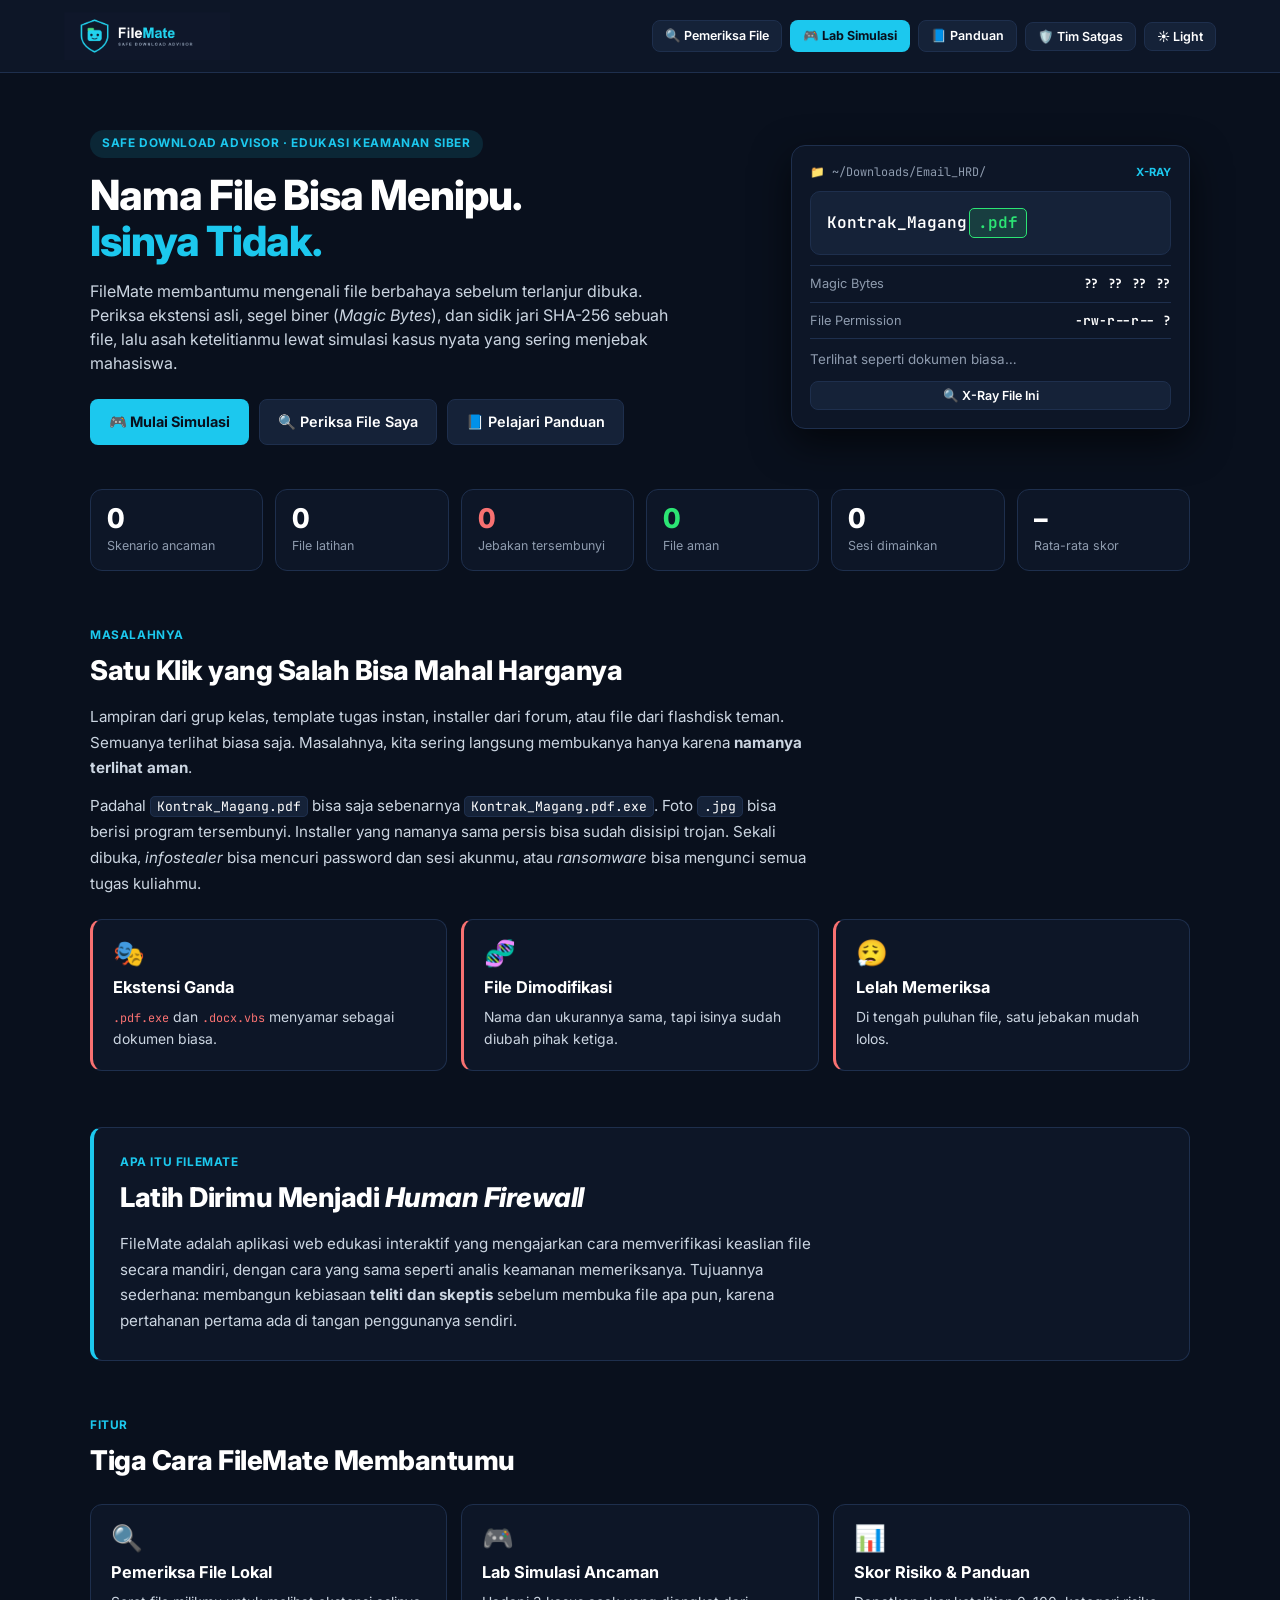
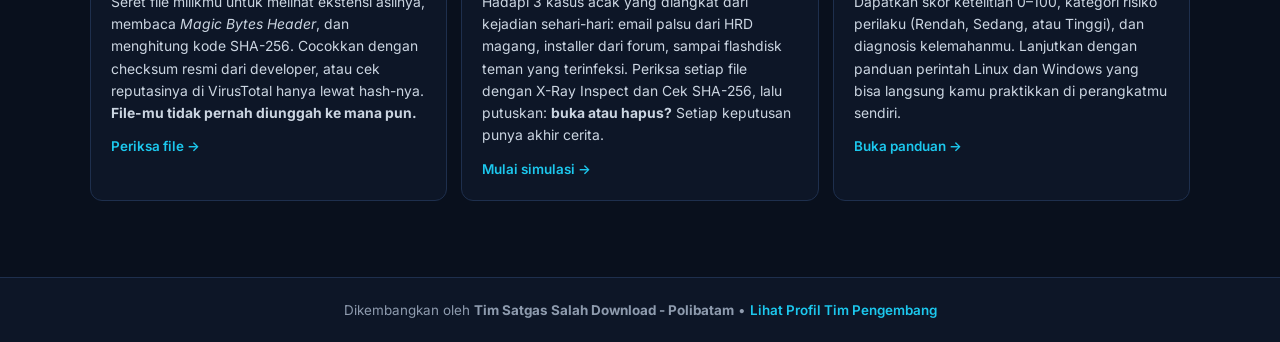
==== page/dashboard.html @ bf1eef2d "Ubah bagian webnya" ====
<!DOCTYPE html>
<html lang="id" data-theme="dark">
<head>
    <meta charset="UTF-8">
    <meta name="viewport" content="width=device-width, initial-scale=1.0">
    <title>FileMate — Ikhtisar Safe Download Advisor</title>
    <link rel="stylesheet" href="../tampilan/css/style.css">
</head>
<body>

    <nav class="navbar">
        <a href="dashboard.html" class="filemate-logo" aria-label="FileMate — Safe Download Advisor">
            <img src="../image/filemate_dark.png" alt="FileMate — Safe Download Advisor" class="logo-img logo-img-dark">
            <img src="../image/filemate-light.png" alt="FileMate — Safe Download Advisor" class="logo-img logo-img-light">
        </a>
        <div class="nav-actions">
            <a href="index.html" class="btn btn-ghost btn-sm">🔍 Pemeriksa File</a>
            <a href="play.html" class="btn btn-primary btn-sm">🎮 Lab Simulasi</a>
            <a href="guide.html" class="btn btn-ghost btn-sm">📘 Panduan</a>
            <button class="btn btn-ghost btn-sm" onclick="openTeamCredits()">🛡️ Tim Satgas</button>
            <button class="btn btn-ghost btn-sm" id="themeToggle" onclick="toggleTheme()">☀️ Light</button>
        </div>
    </nav>

    <main class="container">

        <!-- 1. HERO -->
        <section class="dash-hero">
            <div>
                <span class="dash-eyebrow">Safe Download Advisor · Edukasi Keamanan Siber</span>
                <h1 class="dash-title">Nama File Bisa Menipu.<br><span class="accent">Isinya Tidak.</span></h1>
                <p class="dash-sub">
                    FileMate membantumu mengenali file berbahaya sebelum terlanjur dibuka. Periksa ekstensi asli, segel biner (<em>Magic Bytes</em>), dan sidik jari SHA-256 sebuah file, lalu asah ketelitianmu lewat simulasi kasus nyata yang sering menjebak mahasiswa.
                </p>
                <div class="dash-cta">
                    <a href="play.html" class="btn btn-primary">🎮 Mulai Simulasi</a>
                    <a href="index.html" class="btn btn-ghost">🔍 Periksa File Saya</a>
                    <a href="guide.html" class="btn btn-ghost">📘 Pelajari Panduan</a>
                </div>
            </div>

            <div class="hero-demo" id="heroDemo" aria-live="polite">
                <div style="display: flex; justify-content: space-between; align-items: center; margin-bottom: 10px;">
                    <span class="mono" style="font-size: 0.74rem; color: var(--text-muted);">📁 ~/Downloads/Email_HRD/</span>
                    <span style="font-size: 0.7rem; font-weight: 700; color: var(--accent);">X-RAY</span>
                </div>
                <div class="xray-box" style="margin: 0 0 10px;">
                    <div class="xray-scanline"></div>
                    <div id="heroDemoName" class="mono" style="font-size: 1rem; font-weight: 600;"></div>
                </div>
                <div class="hero-demo-row"><span>Magic Bytes</span><strong id="heroDemoMagic" class="mono"></strong></div>
                <div class="hero-demo-row"><span>File Permission</span><strong id="heroDemoPerm" class="mono"></strong></div>
                <div id="heroDemoVerdict" style="font-size: 0.84rem; padding-top: 10px; border-top: 1px solid var(--border-color);"></div>
                <button type="button" id="heroDemoBtn" class="btn btn-ghost btn-sm" style="width: 100%; margin-top: 12px;">🔍 X-Ray File Ini</button>
            </div>
        </section>

        <!-- Statistik singkat (diisi main.js dari /api/dashboard-stats) -->
        <div class="dash-stats" id="dashStats">
            <div class="stat-tile"><div class="stat-value" id="statSkenario">–</div><div class="stat-label">Skenario ancaman</div></div>
            <div class="stat-tile"><div class="stat-value" id="statFile">–</div><div class="stat-label">File latihan</div></div>
            <div class="stat-tile"><div class="stat-value" id="statMalware" style="color: var(--danger);">–</div><div class="stat-label">Jebakan tersembunyi</div></div>
            <div class="stat-tile"><div class="stat-value" id="statAman" style="color: var(--safe);">–</div><div class="stat-label">File aman</div></div>
            <div class="stat-tile"><div class="stat-value" id="statSesi">–</div><div class="stat-label">Sesi dimainkan</div></div>
            <div class="stat-tile"><div class="stat-value" id="statRataSkor">–</div><div class="stat-label">Rata-rata skor</div></div>
        </div>

        <!-- 2. MASALAH -->
        <section class="dash-section">
            <div class="dash-section-label">Masalahnya</div>
            <h2 class="dash-section-title">Satu Klik yang Salah Bisa Mahal Harganya</h2>
            <p class="dash-prose">
                Lampiran dari grup kelas, template tugas instan, installer dari forum, atau file dari flashdisk teman. Semuanya terlihat biasa saja. Masalahnya, kita sering langsung membukanya hanya karena <strong>namanya terlihat aman</strong>.
            </p>
            <p class="dash-prose">
                Padahal <code>Kontrak_Magang.pdf</code> bisa saja sebenarnya <code>Kontrak_Magang.pdf.exe</code>. Foto <code>.jpg</code> bisa berisi program tersembunyi. Installer yang namanya sama persis bisa sudah disisipi trojan. Sekali dibuka, <em>infostealer</em> bisa mencuri password dan sesi akunmu, atau <em>ransomware</em> bisa mengunci semua tugas kuliahmu.
            </p>
            <div class="dash-cards">
                <div class="dash-card danger-tone">
                    <div class="dash-card-icon">🎭</div>
                    <h3>Ekstensi Ganda</h3>
                    <p><code>.pdf.exe</code> dan <code>.docx.vbs</code> menyamar sebagai dokumen biasa.</p>
                </div>
                <div class="dash-card danger-tone">
                    <div class="dash-card-icon">🧬</div>
                    <h3>File Dimodifikasi</h3>
                    <p>Nama dan ukurannya sama, tapi isinya sudah diubah pihak ketiga.</p>
                </div>
                <div class="dash-card danger-tone">
                    <div class="dash-card-icon">😮‍💨</div>
                    <h3>Lelah Memeriksa</h3>
                    <p>Di tengah puluhan file, satu jebakan mudah lolos.</p>
                </div>
            </div>
        </section>

        <!-- 3. APA ITU FILEMATE -->
        <section class="dash-section">
            <div class="dash-firewall">
                <div class="dash-section-label">Apa itu FileMate</div>
                <h2 class="dash-section-title">Latih Dirimu Menjadi <em>Human Firewall</em></h2>
                <p class="dash-prose">
                    FileMate adalah aplikasi web edukasi interaktif yang mengajarkan cara memverifikasi keaslian file secara mandiri, dengan cara yang sama seperti analis keamanan memeriksanya. Tujuannya sederhana: membangun kebiasaan <strong>teliti dan skeptis</strong> sebelum membuka file apa pun, karena pertahanan pertama ada di tangan penggunanya sendiri.
                </p>
            </div>
        </section>

        <!-- 4. FITUR -->
        <section class="dash-section">
            <div class="dash-section-label">Fitur</div>
            <h2 class="dash-section-title">Tiga Cara FileMate Membantumu</h2>
            <div class="dash-cards">
                <div class="dash-card">
                    <div class="dash-card-icon">🔍</div>
                    <h3>Pemeriksa File Lokal</h3>
                    <p>Seret file milikmu untuk melihat ekstensi aslinya, membaca <em>Magic Bytes Header</em>, dan menghitung kode SHA-256. Cocokkan dengan checksum resmi dari developer, atau cek reputasinya di VirusTotal hanya lewat hash-nya. <strong>File-mu tidak pernah diunggah ke mana pun.</strong></p>
                    <a href="index.html" class="dash-card-link">Periksa file &rarr;</a>
                </div>
                <div class="dash-card">
                    <div class="dash-card-icon">🎮</div>
                    <h3>Lab Simulasi Ancaman</h3>
                    <p>Hadapi 3 kasus acak yang diangkat dari kejadian sehari-hari: email palsu dari HRD magang, installer dari forum, sampai flashdisk teman yang terinfeksi. Periksa setiap file dengan X-Ray Inspect dan Cek SHA-256, lalu putuskan: <strong>buka atau hapus?</strong> Setiap keputusan punya akhir cerita.</p>
                    <a href="play.html" class="dash-card-link">Mulai simulasi &rarr;</a>
                </div>
                <div class="dash-card">
                    <div class="dash-card-icon">📊</div>
                    <h3>Skor Risiko &amp; Panduan</h3>
                    <p>Dapatkan skor ketelitian 0–100, kategori risiko perilaku (Rendah, Sedang, atau Tinggi), dan diagnosis kelemahanmu. Lanjutkan dengan panduan perintah Linux dan Windows yang bisa langsung kamu praktikkan di perangkatmu sendiri.</p>
                    <a href="guide.html" class="dash-card-link">Buka panduan &rarr;</a>
                </div>
            </div>
        </section>

    </main>

    <div class="modal-backdrop" id="modalBackdrop">
        <div class="modal-card" id="modalCard">
            <div style="display: flex; justify-content: space-between; align-items: center; border-bottom: 1px solid var(--border-color); padding-bottom: 12px; margin-bottom: 16px;">
                <h3 id="modalTitle" style="font-size: 1.05rem;"></h3>
                <button class="btn btn-ghost btn-sm" onclick="closeModal()">✕</button>
            </div>
            <div id="modalContent"></div>
        </div>
    </div>

    <footer class="site-footer">
        Dikembangkan oleh <strong>Tim Satgas Salah Download - Polibatam</strong> &bull;
        <a href="javascript:void(0)" onclick="openTeamCredits()" style="color: var(--accent); text-decoration: none; font-weight: 600;">Lihat Profil Tim Pengembang</a>
    </footer>

    <script src="../tampilan/js/scenario_data.js"></script>
    <script src="../tampilan/js/main.js"></script>
</body>
</html>
---- tampilan/css/style.css ----
@import url('https://fonts.googleapis.com/css2?family=Inter:wght@400;500;600;700;800&family=JetBrains+Mono:wght@400;500;600&display=swap');

:root[data-theme="light"] {
    --bg-main: #F4F7FA;
    --bg-surface: #FFFFFF;
    --bg-subtle: #EDF2F7;
    --bg-hover: #E2E8F0;
    --text-primary: #0D1627;
    --text-secondary: #334155;
    --text-muted: #64748B;
    --border-color: #CBD5E1;
    --logo-shield-stroke: #0D1627;
    --logo-folder-body: #0E86A8;
    --logo-folder-tab: #18B259;
    --logo-text-file: #0D1627;
    --logo-text-mate: #0E86A8;
    --logo-subtext: #5A6B82;
    --accent: #0E86A8;
    --accent-hover: #0A6985;
    --accent-soft: rgba(14, 134, 168, 0.1);
    --safe: #16A34A;
    --safe-soft: rgba(22, 163, 74, 0.12);
    --danger: #DC2626;
    --danger-soft: rgba(220, 38, 38, 0.12);
    --warning: #D97706;
    --warning-soft: rgba(217, 119, 6, 0.12);
    --shadow-sm: 0 2px 6px rgba(13, 22, 39, 0.06);
    --shadow-md: 0 12px 32px rgba(13, 22, 39, 0.14);
}

:root[data-theme="dark"] {
    --bg-main: #09101D;
    --bg-surface: #0D1627;
    --bg-subtle: #152238;
    --bg-hover: #1E2F4D;
    --text-primary: #FFFFFF;
    --text-secondary: #CBD5E1;
    --text-muted: #8E9BAE;
    --border-color: #1E2F4D;
    --logo-shield-stroke: #1CC8EE;
    --logo-folder-body: #1CC8EE;
    --logo-folder-tab: #2CE574;
    --logo-text-file: #FFFFFF;
    --logo-text-mate: #1CC8EE;
    --logo-subtext: #8E9BAE;
    --accent: #1CC8EE;
    --accent-hover: #0FA6C8;
    --accent-soft: rgba(28, 200, 238, 0.12);
    --safe: #2CE574;
    --safe-soft: rgba(44, 229, 116, 0.14);
    --danger: #F87171;
    --danger-soft: rgba(248, 113, 113, 0.15);
    --warning: #FBBF24;
    --warning-soft: rgba(251, 191, 36, 0.15);
    --shadow-sm: 0 2px 8px rgba(0, 0, 0, 0.35);
    --shadow-md: 0 14px 38px rgba(0, 0, 0, 0.6);
}

* {
    margin: 0;
    padding: 0;
    box-sizing: border-box;
}

html, body {
    overflow-x: hidden;
    width: 100%;
}

body {
    background-color: var(--bg-main);
    color: var(--text-primary);
    font-family: 'Inter', -apple-system, BlinkMacSystemFont, sans-serif;
    line-height: 1.5;
    min-height: 100vh;
    display: flex;
    flex-direction: column;
    transition: background-color 0.2s ease, color 0.2s ease;
}

.mono {
    font-family: 'JetBrains Mono', monospace;
}

.navbar {
    background: var(--bg-surface);
    border-bottom: 1px solid var(--border-color);
    padding: 12px 5%;
    display: flex;
    justify-content: space-between;
    align-items: center;
    gap: 12px;
    position: sticky;
    top: 0;
    z-index: 100;
}

.filemate-logo, .brand {
    display: inline-flex;
    align-items: center;
    gap: 12px;
    text-decoration: none;
    flex-shrink: 0;
}

.filemate-logo svg, .brand svg {
    width: 42px !important;
    height: 42px !important;
    min-width: 42px;
    flex-shrink: 0;
    display: block;
}

/* Logo gambar (image/filemate_dark.png & image/filemate-light.png), berganti sesuai tema */
.logo-img {
    height: 48px;
    width: auto;
    display: block;
}

:root[data-theme="dark"] .logo-img-light,
:root[data-theme="light"] .logo-img-dark {
    display: none;
}

.logo-ShieldPath {
    stroke: var(--logo-shield-stroke);
    fill: none !important;
    transition: stroke 0.2s ease;
}

.logo-FolderTab {
    fill: var(--logo-folder-tab) !important;
    stroke: none !important;
}

.logo-FolderBody {
    fill: var(--logo-folder-body) !important;
    stroke: none !important;
}

.logo-Eye, .logo-EyeMouth {
    fill: var(--bg-surface) !important;
    stroke: none !important;
}

.logo-Mouth {
    fill: none !important;
    stroke: var(--bg-surface) !important;
}

.logo-text-wrap {
    display: flex;
    flex-direction: column;
    line-height: 1.05;
}

.logo-title {
    font-size: 1.45rem;
    font-weight: 800;
    letter-spacing: -0.5px;
}

.logo-title .part-file {
    color: var(--logo-text-file);
}

.logo-title .part-mate {
    color: var(--logo-text-mate);
}

.logo-subtitle {
    font-size: 0.56rem;
    font-weight: 700;
    letter-spacing: 1.8px;
    color: var(--logo-subtext);
    margin-top: 3px;
    text-transform: uppercase;
}

.nav-actions {
    display: flex;
    align-items: center;
    justify-content: flex-end;
    gap: 8px;
    flex-wrap: wrap;
}

.container {
    width: 92%;
    max-width: 1100px;
    margin: 28px auto;
    flex: 1;
}

.panel {
    background: var(--bg-surface);
    border: 1px solid var(--border-color);
    border-radius: 12px;
    padding: 24px;
    box-shadow: var(--shadow-sm);
    max-width: 100%;
}

.btn {
    font-family: 'Inter', sans-serif;
    font-size: 0.85rem;
    font-weight: 600;
    padding: 9px 16px;
    border-radius: 8px;
    border: 1px solid transparent;
    cursor: pointer;
    display: inline-flex;
    align-items: center;
    justify-content: center;
    gap: 8px;
    text-decoration: none;
    white-space: nowrap;
    transition: all 0.16s ease;
}

.btn-primary {
    background: var(--accent);
    color: #fff;
}

:root[data-theme="dark"] .btn-primary {
    color: #09101D;
    font-weight: 700;
}

.btn-primary:hover {
    background: var(--accent-hover);
    color: #fff;
}

.btn-ghost {
    background: var(--bg-subtle);
    color: var(--text-primary);
    border-color: var(--border-color);
}

.btn-ghost:hover {
    background: var(--bg-hover);
}

.btn-safe {
    background: var(--safe-soft);
    color: var(--safe);
    border-color: rgba(44, 229, 116, 0.3);
}

.btn-safe:hover {
    background: var(--safe);
    color: #09101D;
}

.btn-danger {
    background: var(--danger-soft);
    color: var(--danger);
    border-color: rgba(248, 113, 113, 0.3);
}

.btn-danger:hover {
    background: var(--danger);
    color: #fff;
}

.btn-sm {
    padding: 6px 12px;
    font-size: 0.78rem;
}

.dropzone {
    border: 2px dashed var(--border-color);
    background: var(--bg-subtle);
    border-radius: 12px;
    padding: 32px 20px;
    text-align: center;
    cursor: pointer;
    transition: all 0.2s ease;
    margin-top: 16px;
}

.dropzone:hover, .dropzone.dragover {
    border-color: var(--accent);
    background: var(--accent-soft);
}

.xray-box {
    background: var(--bg-subtle);
    border: 1px solid var(--border-color);
    border-radius: 10px;
    padding: 16px;
    margin: 14px 0;
    position: relative;
    overflow: hidden;
    word-break: break-word;
}

.xray-scanline {
    position: absolute;
    top: 0;
    left: -100%;
    width: 60%;
    height: 100%;
    background: linear-gradient(90deg, transparent, var(--accent-soft), transparent);
    animation: scanMove 1.8s infinite ease-in-out;
    pointer-events: none;
}

@keyframes scanMove {
    0% { left: -60%; }
    100% { left: 100%; }
}

.ext-badge {
    display: inline-block;
    padding: 2px 8px;
    border-radius: 5px;
    font-weight: 600;
    margin-left: 2px;
}

.ext-fake {
    background: var(--warning-soft);
    color: var(--warning);
    text-decoration: line-through;
}

.ext-danger {
    background: var(--danger-soft);
    color: var(--danger);
    border: 1px solid var(--danger);
}

.ext-safe {
    background: var(--safe-soft);
    color: var(--safe);
    border: 1px solid var(--safe);
}

.explorer-frame {
    border: 1px solid var(--border-color);
    border-radius: 10px;
    overflow: hidden;
    margin-top: 18px;
}

.explorer-header {
    background: var(--bg-subtle);
    padding: 10px 16px;
    border-bottom: 1px solid var(--border-color);
    display: flex;
    justify-content: space-between;
    align-items: center;
    flex-wrap: wrap;
    gap: 8px;
    font-size: 0.82rem;
    color: var(--text-secondary);
    word-break: break-all;
}

.file-item {
    display: flex;
    justify-content: space-between;
    align-items: center;
    flex-wrap: wrap;
    gap: 12px;
    padding: 14px 16px;
    background: var(--bg-surface);
    border-bottom: 1px solid var(--border-color);
}

.file-item > div:first-child {
    min-width: 0;
    flex: 1 1 240px;
    word-break: break-word;
}

.file-item:last-child {
    border-bottom: none;
}

.file-item:hover {
    background: var(--bg-subtle);
}

.file-status-tag {
    font-size: 0.78rem;
    font-weight: 600;
    padding: 5px 10px;
    border-radius: 6px;
    display: inline-block;
    text-align: center;
}

/* Modal Clean & Smooth */
.modal-backdrop {
    position: fixed;
    inset: 0;
    background: rgba(6, 11, 20, 0.72);
    backdrop-filter: blur(4px);
    display: none;
    align-items: center;
    justify-content: center;
    z-index: 999;
    padding: 16px;
}

.modal-backdrop.open {
    display: flex;
    animation: fadeBackdrop 0.18s ease forwards;
}

@keyframes fadeBackdrop {
    from { opacity: 0; }
    to { opacity: 1; }
}

.modal-card {
    background: var(--bg-surface);
    border: 1px solid var(--border-color);
    border-radius: 12px;
    width: 100%;
    max-width: 560px;
    padding: 24px;
    box-shadow: var(--shadow-md);
    max-height: 88vh;
    overflow-y: auto;
    animation: modalSpring 0.22s cubic-bezier(0.16, 1, 0.3, 1) forwards;
}

@keyframes modalSpring {
    0% { opacity: 0; transform: translateY(10px) scale(0.98); }
    100% { opacity: 1; transform: translateY(0) scale(1); }
}

/* Layout 3 Tombol di Footer Modal Maintainer */
.maintainer-footer-actions {
    display: flex;
    justify-content: space-between;
    align-items: center;
    flex-wrap: wrap;
    gap: 10px;
    padding-top: 14px;
    border-top: 1px solid var(--border-color);
}

.maintainer-reset-group {
    display: flex;
    align-items: center;
    flex-wrap: wrap;
    gap: 8px;
}

.modal-actions-responsive {
    display: flex;
    justify-content: flex-end;
    flex-wrap: wrap;
    gap: 10px;
    margin-top: 18px;
    padding-top: 14px;
    border-top: 1px solid var(--border-color);
}

@keyframes shakeScreen {
    0%, 100% { transform: translateX(0); }
    20%, 60% { transform: translateX(-6px); }
    40%, 80% { transform: translateX(6px); }
}

.malware-triggered, .shake-error {
    animation: shakeScreen 0.35s ease;
    border-color: var(--danger) !important;
}

.hash-char-match {
    color: var(--safe);
}

.hash-char-diff {
    background: var(--danger);
    color: #fff;
    padding: 0 2px;
    border-radius: 3px;
}

.grid-2 {
    display: grid;
    grid-template-columns: minmax(0, 1.35fr) minmax(0, 0.65fr);
    gap: 24px;
}

.scan-progress-wrap {
    background: var(--bg-subtle);
    border: 1px solid var(--border-color);
    border-radius: 8px;
    height: 10px;
    overflow: hidden;
    margin: 12px 0;
}

.scan-progress-bar {
    height: 100%;
    width: 0%;
    background: var(--accent);
    transition: width 0.25s ease;
}

@keyframes popReveal {
    0% { opacity: 0; transform: translateY(6px) scale(0.97); }
    100% { opacity: 1; transform: translateY(0) scale(1); }
}

.reveal-anim {
    animation: popReveal 0.25s cubic-bezier(0.16, 1, 0.3, 1) forwards;
}

.feedback-drawer {
    margin-top: 22px;
    padding: 20px;
    border-radius: 10px;
    background: var(--bg-subtle);
    border-left: 4px solid var(--accent);
    display: none;
}

.feedback-drawer.show {
    display: block;
    animation: popReveal 0.3s ease forwards;
}

.guide-card {
    background: var(--bg-surface);
    border: 1px solid var(--border-color);
    border-radius: 12px;
    padding: 24px;
    margin-bottom: 20px;
    overflow-x: auto;
}

/* Clean IDE Terminal Look */
.cmd-box {
    background: #060B14;
    color: #E2E8F0;
    padding: 12px 16px;
    border-radius: 8px;
    border: 1px solid #1E2F4D;
    font-size: 0.85rem;
    margin: 10px 0 6px 0;
    display: flex;
    justify-content: space-between;
    align-items: center;
    gap: 12px;
    overflow-x: auto;
}

.cmd-box > div {
    min-width: 0;
    word-break: break-all;
}

.cmd-prompt {
    color: #475569;
    user-select: none;
    margin-right: 8px;
}

.cmd-verb {
    color: #38BDF8;
    font-weight: 500;
}

.cmd-arg {
    color: #F8FAFC;
    border-bottom: 1px dotted #64748B;
    padding-bottom: 1px;
}

.cmd-hint {
    font-size: 0.76rem;
    color: var(--text-muted);
    margin-bottom: 8px;
}

.team-grid {
    display: grid;
    grid-template-columns: 1fr 1fr;
    gap: 12px;
    margin-top: 12px;
}

.member-card {
    background: var(--bg-subtle);
    border: 1px solid var(--border-color);
    border-radius: 10px;
    padding: 14px;
    transition: border-color 0.2s ease, transform 0.2s ease;
}

.member-card:hover {
    border-color: var(--accent);
    transform: translateY(-2px);
}

.role-badge {
    display: inline-block;
    font-size: 0.68rem;
    font-weight: 700;
    padding: 2px 8px;
    border-radius: 4px;
    background: var(--accent-soft);
    color: var(--accent);
    margin-bottom: 6px;
    text-transform: uppercase;
}

.ending-box {
    margin-top: 12px;
    padding: 14px;
    border-radius: 8px;
    font-size: 0.86rem;
    line-height: 1.55;
}

.ending-good {
    background: var(--safe-soft);
    border-left: 4px solid var(--safe);
}

.ending-bad {
    background: var(--danger-soft);
    border-left: 4px solid var(--danger);
}

.explain-pill {
    display: block;
    font-size: 0.76rem;
    color: var(--text-muted);
    margin-top: 2px;
}

.site-footer {
    text-align: center;
    padding: 22px 5%;
    margin-top: 48px;
    background: var(--bg-surface);
    border-top: 1px solid var(--border-color);
    font-size: 0.84rem;
    color: var(--text-muted);
}

.magic-table {
    width: 100%;
    min-width: 520px;
    border-collapse: collapse;
    margin-top: 12px;
    font-size: 0.84rem;
}

.magic-table th, .magic-table td {
    border: 1px solid var(--border-color);
    padding: 9px 12px;
    text-align: left;
}

.magic-table th {
    background: var(--bg-subtle);
    color: var(--accent);
    font-weight: 700;
}

.magic-table tr:nth-child(even) {
    background: rgba(255, 255, 255, 0.02);
}

.pin-input-clean {
    width: 100%;
    padding: 10px 14px;
    border-radius: 8px;
    border: 1px solid var(--border-color);
    background: var(--bg-subtle);
    color: var(--text-primary);
    font-family: 'JetBrains Mono', monospace;
    font-size: 0.9rem;
    outline: none;
    transition: border-color 0.15s ease;
}

.pin-input-clean:focus {
    border-color: var(--accent);
}

.toast-notify {
    position: fixed;
    bottom: 20px;
    right: 20px;
    left: auto;
    max-width: 380px;
    background: var(--bg-surface);
    color: var(--text-primary);
    border: 1px solid var(--border-color);
    border-left: 3px solid var(--accent);
    border-radius: 10px;
    padding: 12px 16px;
    box-shadow: var(--shadow-md);
    z-index: 1200;
    font-size: 0.83rem;
    line-height: 1.45;
    opacity: 0;
    transform: translateY(12px);
    transition: opacity 0.2s ease, transform 0.2s ease;
    pointer-events: none;
}

.toast-notify.show {
    opacity: 1;
    transform: translateY(0);
}

/* =========================================================
   DASHBOARD IKHTISAR (dashboard.html)
   ========================================================= */
.dash-hero {
    display: grid;
    grid-template-columns: minmax(0, 1.25fr) minmax(0, 0.75fr);
    gap: 36px;
    align-items: center;
    padding: 28px 0 8px;
}

.dash-eyebrow {
    display: inline-block;
    font-size: 0.74rem;
    font-weight: 700;
    letter-spacing: 0.6px;
    text-transform: uppercase;
    color: var(--accent);
    background: var(--accent-soft);
    padding: 5px 12px;
    border-radius: 999px;
}

.dash-title {
    font-size: 2.6rem;
    font-weight: 800;
    line-height: 1.12;
    letter-spacing: -1px;
    margin-top: 14px;
}

.dash-title .accent {
    color: var(--accent);
}

.dash-sub {
    font-size: 1rem;
    color: var(--text-secondary);
    margin-top: 14px;
    max-width: 60ch;
}

.dash-cta {
    display: flex;
    flex-wrap: wrap;
    gap: 10px;
    margin-top: 24px;
}

.dash-cta .btn {
    padding: 11px 18px;
    font-size: 0.9rem;
}

.hero-demo {
    background: var(--bg-surface);
    border: 1px solid var(--border-color);
    border-radius: 14px;
    padding: 18px;
    box-shadow: var(--shadow-md);
    transition: border-color 0.3s ease;
}

.hero-demo.revealed {
    border-color: var(--danger);
}

.hero-demo-row {
    display: flex;
    justify-content: space-between;
    gap: 10px;
    font-size: 0.8rem;
    padding: 8px 0;
    border-top: 1px solid var(--border-color);
}

.hero-demo-row span:first-child {
    color: var(--text-muted);
}

.dash-stats {
    display: grid;
    grid-template-columns: repeat(auto-fit, minmax(150px, 1fr));
    gap: 12px;
    margin-top: 36px;
}

.stat-tile {
    background: var(--bg-surface);
    border: 1px solid var(--border-color);
    border-radius: 12px;
    padding: 14px 16px;
}

.stat-tile .stat-value {
    font-size: 1.7rem;
    font-weight: 800;
    font-variant-numeric: tabular-nums;
    line-height: 1.1;
}

.stat-tile .stat-label {
    font-size: 0.78rem;
    color: var(--text-muted);
    margin-top: 4px;
}

.dash-section {
    margin-top: 56px;
}

.dash-section-label {
    font-size: 0.74rem;
    font-weight: 700;
    letter-spacing: 0.6px;
    text-transform: uppercase;
    color: var(--accent);
}

.dash-section-title {
    font-size: 1.7rem;
    font-weight: 800;
    letter-spacing: -0.5px;
    margin-top: 6px;
}

.dash-prose {
    font-size: 0.95rem;
    color: var(--text-secondary);
    line-height: 1.7;
    max-width: 72ch;
    margin-top: 12px;
}

.dash-prose code {
    font-family: 'JetBrains Mono', monospace;
    font-size: 0.86em;
    background: var(--bg-subtle);
    border: 1px solid var(--border-color);
    padding: 1px 6px;
    border-radius: 5px;
    color: var(--text-primary);
}

.dash-cards {
    display: grid;
    grid-template-columns: repeat(3, minmax(0, 1fr));
    gap: 14px;
    margin-top: 22px;
}

.dash-card {
    background: var(--bg-surface);
    border: 1px solid var(--border-color);
    border-radius: 12px;
    padding: 20px;
    transition: border-color 0.2s ease, transform 0.2s ease;
}

.dash-card:hover {
    border-color: var(--accent);
    transform: translateY(-2px);
}

.dash-card .dash-card-icon {
    font-size: 1.6rem;
    line-height: 1;
}

.dash-card h3 {
    font-size: 1.02rem;
    margin-top: 10px;
}

.dash-card p {
    font-size: 0.87rem;
    color: var(--text-secondary);
    margin-top: 6px;
    line-height: 1.6;
}

.dash-card code {
    font-family: 'JetBrains Mono', monospace;
    font-size: 0.85em;
    color: var(--danger);
}

.dash-card.danger-tone {
    border-left: 3px solid var(--danger);
}

.dash-card .dash-card-link {
    display: inline-block;
    margin-top: 12px;
    font-size: 0.84rem;
    font-weight: 600;
    color: var(--accent);
    text-decoration: none;
}

.dash-card .dash-card-link:hover {
    text-decoration: underline;
}

.dash-firewall {
    background: var(--bg-surface);
    border: 1px solid var(--border-color);
    border-left: 4px solid var(--accent);
    border-radius: 12px;
    padding: 26px;
}

@media (max-width: 900px) {
    .dash-hero {
        grid-template-columns: 1fr;
        gap: 24px;
    }

    .dash-cards {
        grid-template-columns: 1fr;
    }
}

@media (max-width: 640px) {
    .dash-title {
        font-size: 1.8rem !important;
    }

    .dash-section-title {
        font-size: 1.3rem !important;
    }

    .dash-cta .btn {
        flex: 1 1 100%;
    }

    .dash-section {
        margin-top: 40px;
    }

    .dash-firewall {
        padding: 18px;
    }
}

/* =========================================================
   RESPONSIVE BREAKPOINTS (TABLET & MOBILE DEVICES)
   ========================================================= */

@media (max-width: 900px) {
    .grid-2 {
        grid-template-columns: 1fr;
    }
}

@media (max-width: 640px) {
    .navbar {
        flex-direction: column;
        align-items: stretch;
        padding: 12px 4%;
        gap: 10px;
    }

    .filemate-logo {
        justify-content: center;
    }

    .nav-actions {
        justify-content: center;
        width: 100%;
        gap: 6px;
    }

    .nav-actions .btn-sm {
        flex: 1 1 auto;
        padding: 7px 10px;
        font-size: 0.75rem;
    }

    .container {
        width: 94%;
        margin: 18px auto;
    }

    .panel, .guide-card {
        padding: 16px;
    }

    h1 {
        font-size: 1.35rem !important;
    }

    h2 {
        font-size: 1.15rem !important;
    }

    /* Baris File di Lab Simulasi Rapi di HP */
    .file-item {
        flex-direction: column;
        align-items: flex-start;
        padding: 12px;
        gap: 10px;
    }

    .file-item > div:first-child {
        flex: 1 1 auto;
        width: 100%;
    }

    .file-item > div:last-child {
        width: 100%;
        display: grid !important;
        grid-template-columns: 1fr 1fr;
        gap: 6px !important;
    }

    .file-item > div:last-child .file-status-tag {
        grid-column: span 2;
        width: 100%;
    }

    /* Kotak Command di Guide */
    .cmd-box {
        flex-direction: column;
        align-items: stretch;
        gap: 8px;
    }

    .cmd-box .btn {
        width: 100%;
    }

    .team-grid {
        grid-template-columns: 1fr;
    }

    /* Modal & Tombol Maintainer di HP */
    .modal-card {
        padding: 18px;
        max-height: 92vh;
    }

    .maintainer-footer-actions {
        flex-direction: column;
        align-items: stretch;
    }

    .maintainer-reset-group {
        width: 100%;
        display: grid;
        grid-template-columns: 1fr 1fr;
    }

    .maintainer-footer-actions > .btn {
        width: 100%;
    }

    .toast-notify {
        left: 16px;
        right: 16px;
        bottom: 16px;
        max-width: none;
    }
}
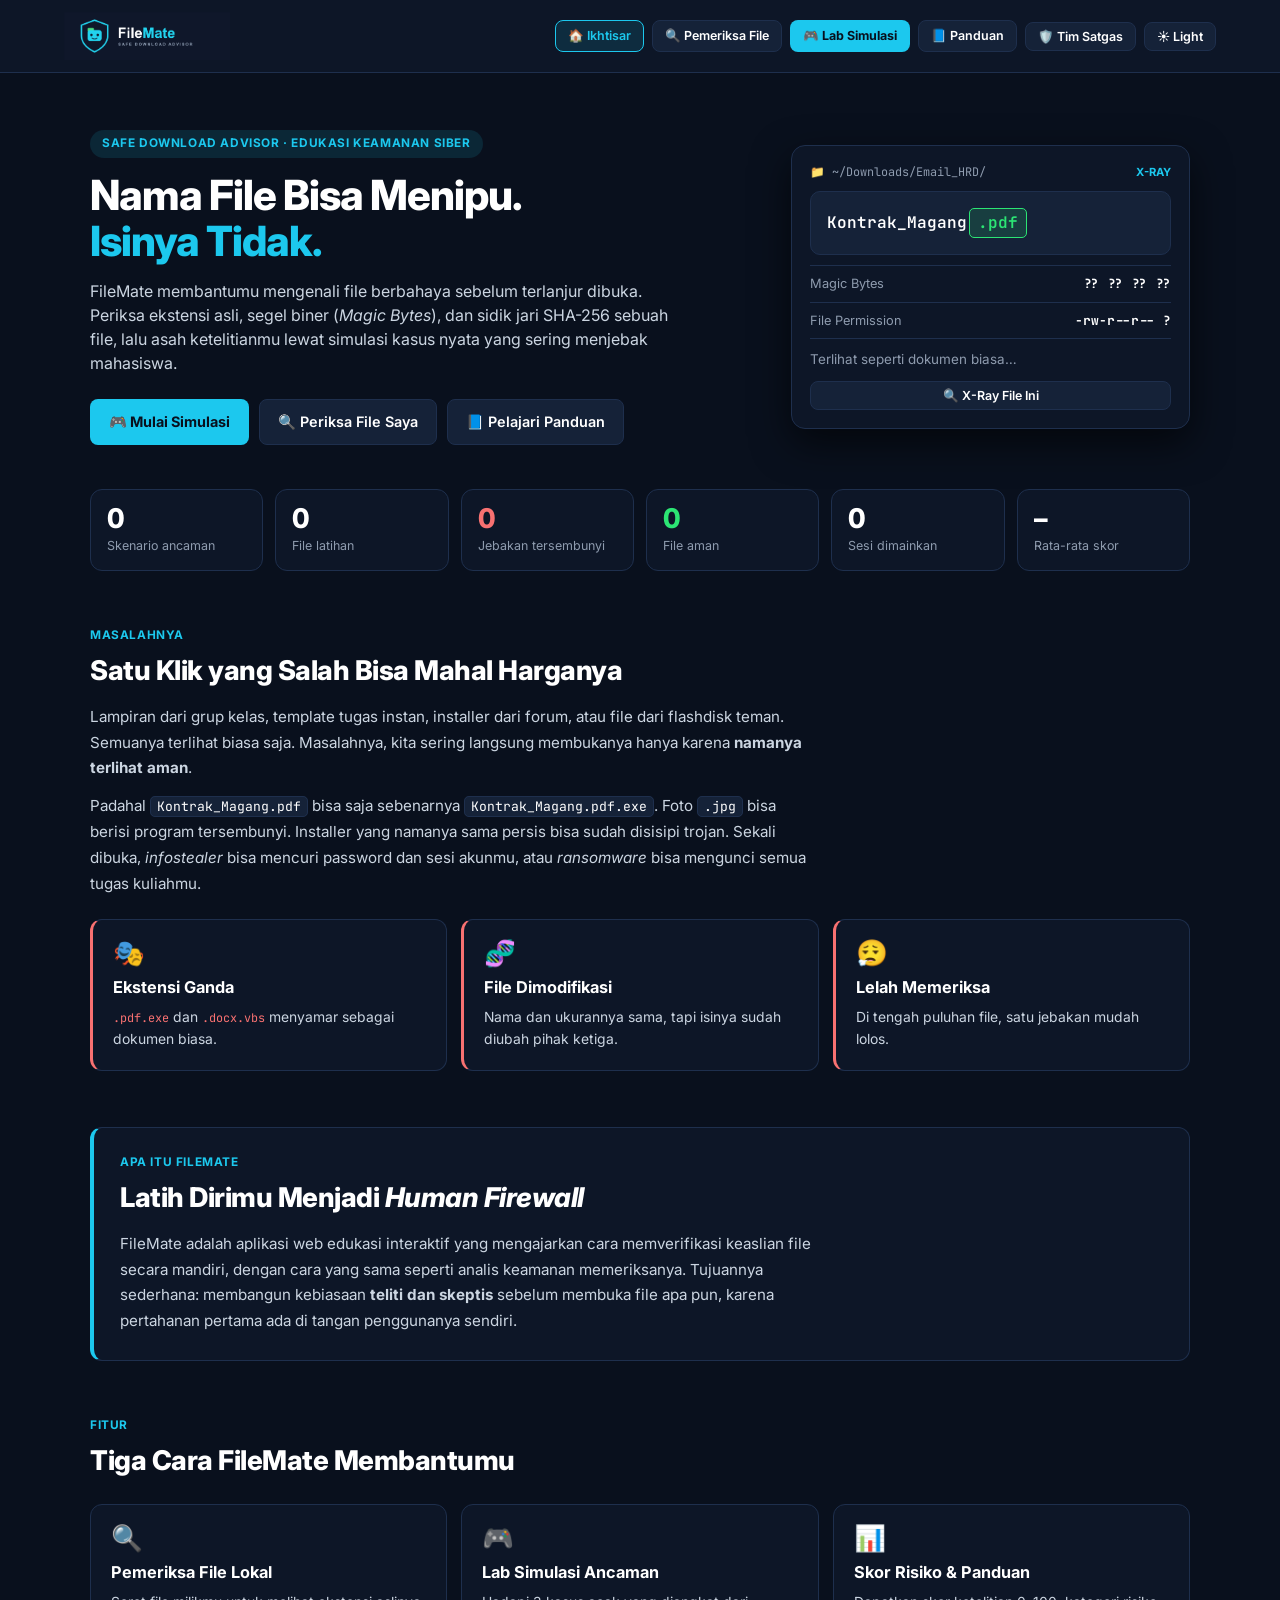
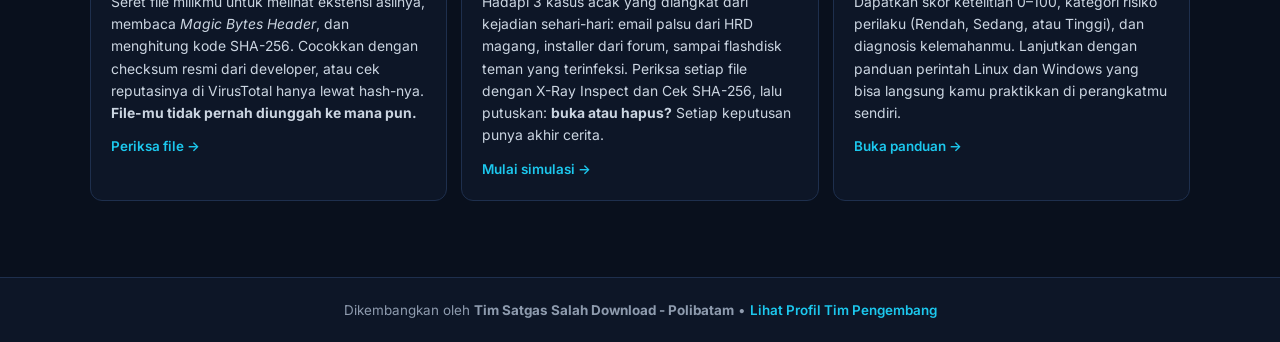
==== commit 72422902: "Perubahan beberapa folder arsitektur di bagian py dan js" ====
--- a/page/dashboard.html
+++ b/page/dashboard.html
@@ -14,6 +14,7 @@
             <img src="../image/filemate-light.png" alt="FileMate — Safe Download Advisor" class="logo-img logo-img-light">
         </a>
         <div class="nav-actions">
+            <a href="dashboard.html" class="btn btn-ghost btn-sm is-active" aria-current="page">🏠 Ikhtisar</a>
             <a href="index.html" class="btn btn-ghost btn-sm">🔍 Pemeriksa File</a>
             <a href="play.html" class="btn btn-primary btn-sm">🎮 Lab Simulasi</a>
             <a href="guide.html" class="btn btn-ghost btn-sm">📘 Panduan</a>
--- a/tampilan/css/style.css
+++ b/tampilan/css/style.css
@@ -186,6 +186,23 @@
     flex-wrap: wrap;
 }
 
+/* Penanda menu halaman yang sedang dibuka */
+.nav-actions .btn.is-active {
+    background: var(--accent-soft);
+    color: var(--accent);
+    border-color: var(--accent);
+}
+
+.nav-actions .btn-primary.is-active {
+    background: var(--accent);
+    color: #fff;
+    box-shadow: 0 0 0 3px var(--accent-soft);
+}
+
+:root[data-theme="dark"] .nav-actions .btn-primary.is-active {
+    color: #09101D;
+}
+
 .container {
     width: 92%;
     max-width: 1100px;
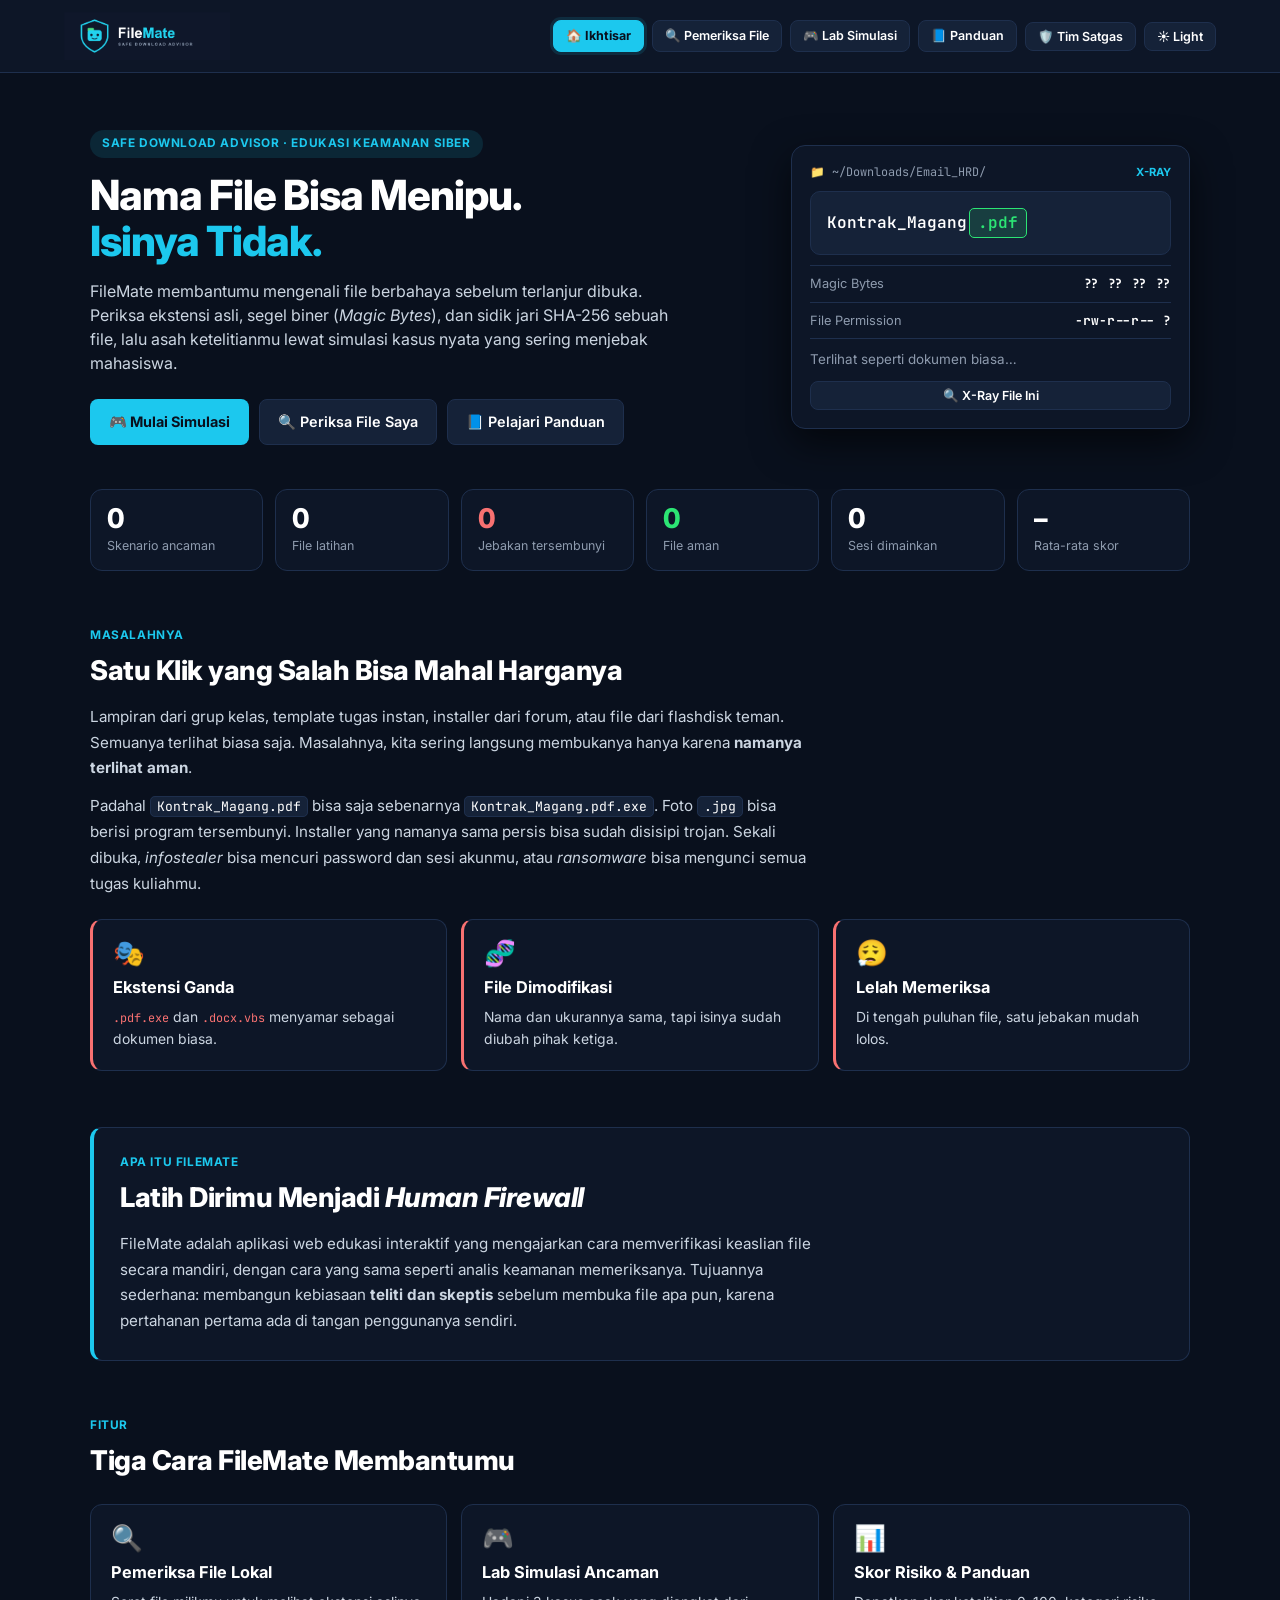
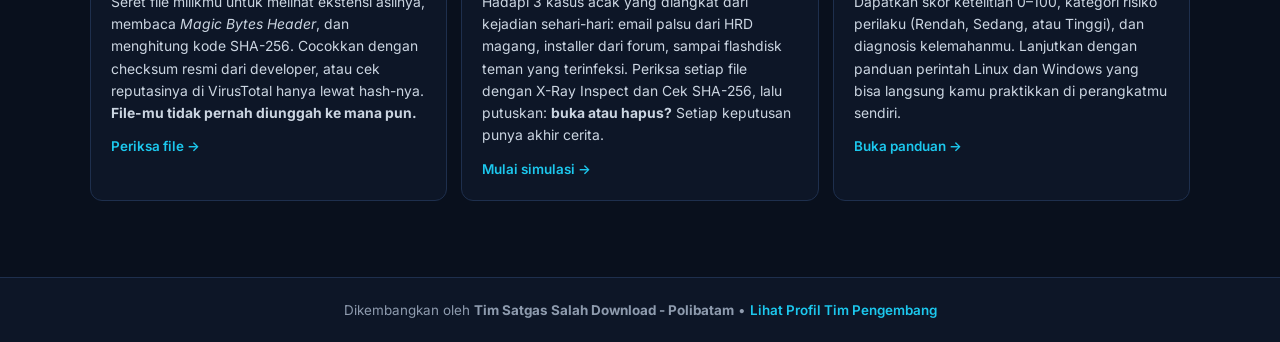
==== commit 8c650750: "perubahan bagian tampilan navigasi" ====
--- a/page/dashboard.html
+++ b/page/dashboard.html
@@ -5,6 +5,7 @@
     <meta name="viewport" content="width=device-width, initial-scale=1.0">
     <title>FileMate — Ikhtisar Safe Download Advisor</title>
     <link rel="stylesheet" href="../tampilan/css/style.css">
+    <link rel="stylesheet" href="../tampilan/css/dashboard.css">
 </head>
 <body>
 
@@ -16,7 +17,7 @@
         <div class="nav-actions">
             <a href="dashboard.html" class="btn btn-ghost btn-sm is-active" aria-current="page">🏠 Ikhtisar</a>
             <a href="index.html" class="btn btn-ghost btn-sm">🔍 Pemeriksa File</a>
-            <a href="play.html" class="btn btn-primary btn-sm">🎮 Lab Simulasi</a>
+            <a href="play.html" class="btn btn-ghost btn-sm">🎮 Lab Simulasi</a>
             <a href="guide.html" class="btn btn-ghost btn-sm">📘 Panduan</a>
             <button class="btn btn-ghost btn-sm" onclick="openTeamCredits()">🛡️ Tim Satgas</button>
             <button class="btn btn-ghost btn-sm" id="themeToggle" onclick="toggleTheme()">☀️ Light</button>
@@ -56,7 +57,7 @@
             </div>
         </section>
 
-        <!-- Statistik singkat (diisi main.js dari /api/dashboard-stats) -->
+        <!-- Statistik singkat (diisi dashboard.js dari /api/dashboard-stats) -->
         <div class="dash-stats" id="dashStats">
             <div class="stat-tile"><div class="stat-value" id="statSkenario">–</div><div class="stat-label">Skenario ancaman</div></div>
             <div class="stat-tile"><div class="stat-value" id="statFile">–</div><div class="stat-label">File latihan</div></div>
@@ -150,6 +151,9 @@
     </footer>
 
     <script src="../tampilan/js/scenario_data.js"></script>
-    <script src="../tampilan/js/main.js"></script>
+    <script src="../tampilan/js/common.js"></script>
+    <script src="../tampilan/js/api.js"></script>
+    <script src="../tampilan/js/dashboard.js"></script>
+    <script src="../tampilan/js/admin.js"></script>
 </body>
 </html>
--- a/tampilan/css/style.css
+++ b/tampilan/css/style.css
@@ -1,3 +1,11 @@
+/* =========================================================
+   STYLE GLOBAL (dipakai semua halaman)
+   Gaya khusus halaman ada di file terpisah:
+   - dashboard.css  -> page/dashboard.html
+   - index.css      -> page/index.html
+   - play.css       -> page/play.html
+   - guide.css      -> page/guide.html
+   ========================================================= */
 @import url('https://fonts.googleapis.com/css2?family=Inter:wght@400;500;600;700;800&family=JetBrains+Mono:wght@400;500;600&display=swap');
 
 :root[data-theme="light"] {
@@ -82,6 +90,9 @@
     font-family: 'JetBrains Mono', monospace;
 }
 
+/* =========================================================
+   NAVBAR & LOGO
+   ========================================================= */
 .navbar {
     background: var(--bg-surface);
     border-bottom: 1px solid var(--border-color);
@@ -186,23 +197,24 @@
     flex-wrap: wrap;
 }
 
-/* Penanda menu halaman yang sedang dibuka */
-.nav-actions .btn.is-active {
-    background: var(--accent-soft);
-    color: var(--accent);
-    border-color: var(--accent);
-}
-
-.nav-actions .btn-primary.is-active {
+/* Penanda menu halaman yang sedang dibuka — hanya menu aktif yang biru penuh */
+.nav-actions .btn.is-active,
+.nav-actions .btn.is-active:hover {
     background: var(--accent);
     color: #fff;
+    border-color: var(--accent);
     box-shadow: 0 0 0 3px var(--accent-soft);
 }
 
-:root[data-theme="dark"] .nav-actions .btn-primary.is-active {
+:root[data-theme="dark"] .nav-actions .btn.is-active,
+:root[data-theme="dark"] .nav-actions .btn.is-active:hover {
     color: #09101D;
-}
-
+    font-weight: 700;
+}
+
+/* =========================================================
+   LAYOUT DASAR
+   ========================================================= */
 .container {
     width: 92%;
     max-width: 1100px;
@@ -219,6 +231,9 @@
     max-width: 100%;
 }
 
+/* =========================================================
+   TOMBOL
+   ========================================================= */
 .btn {
     font-family: 'Inter', sans-serif;
     font-size: 0.85rem;
@@ -288,22 +303,10 @@
     font-size: 0.78rem;
 }
 
-.dropzone {
-    border: 2px dashed var(--border-color);
-    background: var(--bg-subtle);
-    border-radius: 12px;
-    padding: 32px 20px;
-    text-align: center;
-    cursor: pointer;
-    transition: all 0.2s ease;
-    margin-top: 16px;
-}
-
-.dropzone:hover, .dropzone.dragover {
-    border-color: var(--accent);
-    background: var(--accent-soft);
-}
-
+/* =========================================================
+   KOMPONEN BERSAMA: X-RAY & BADGE EKSTENSI
+   (dipakai index.html, play.html, dashboard.html)
+   ========================================================= */
 .xray-box {
     background: var(--bg-subtle);
     border: 1px solid var(--border-color);
@@ -357,62 +360,9 @@
     border: 1px solid var(--safe);
 }
 
-.explorer-frame {
-    border: 1px solid var(--border-color);
-    border-radius: 10px;
-    overflow: hidden;
-    margin-top: 18px;
-}
-
-.explorer-header {
-    background: var(--bg-subtle);
-    padding: 10px 16px;
-    border-bottom: 1px solid var(--border-color);
-    display: flex;
-    justify-content: space-between;
-    align-items: center;
-    flex-wrap: wrap;
-    gap: 8px;
-    font-size: 0.82rem;
-    color: var(--text-secondary);
-    word-break: break-all;
-}
-
-.file-item {
-    display: flex;
-    justify-content: space-between;
-    align-items: center;
-    flex-wrap: wrap;
-    gap: 12px;
-    padding: 14px 16px;
-    background: var(--bg-surface);
-    border-bottom: 1px solid var(--border-color);
-}
-
-.file-item > div:first-child {
-    min-width: 0;
-    flex: 1 1 240px;
-    word-break: break-word;
-}
-
-.file-item:last-child {
-    border-bottom: none;
-}
-
-.file-item:hover {
-    background: var(--bg-subtle);
-}
-
-.file-status-tag {
-    font-size: 0.78rem;
-    font-weight: 600;
-    padding: 5px 10px;
-    border-radius: 6px;
-    display: inline-block;
-    text-align: center;
-}
-
-/* Modal Clean & Smooth */
+/* =========================================================
+   MODAL (dipakai semua halaman)
+   ========================================================= */
 .modal-backdrop {
     position: fixed;
     inset: 0;
@@ -453,7 +403,19 @@
     100% { opacity: 1; transform: translateY(0) scale(1); }
 }
 
-/* Layout 3 Tombol di Footer Modal Maintainer */
+.modal-actions-responsive {
+    display: flex;
+    justify-content: flex-end;
+    flex-wrap: wrap;
+    gap: 10px;
+    margin-top: 18px;
+    padding-top: 14px;
+    border-top: 1px solid var(--border-color);
+}
+
+/* =========================================================
+   MAINTAINER / ADMIN (admin.js, dimuat di semua halaman)
+   ========================================================= */
 .maintainer-footer-actions {
     display: flex;
     justify-content: space-between;
@@ -469,227 +431,6 @@
     align-items: center;
     flex-wrap: wrap;
     gap: 8px;
-}
-
-.modal-actions-responsive {
-    display: flex;
-    justify-content: flex-end;
-    flex-wrap: wrap;
-    gap: 10px;
-    margin-top: 18px;
-    padding-top: 14px;
-    border-top: 1px solid var(--border-color);
-}
-
-@keyframes shakeScreen {
-    0%, 100% { transform: translateX(0); }
-    20%, 60% { transform: translateX(-6px); }
-    40%, 80% { transform: translateX(6px); }
-}
-
-.malware-triggered, .shake-error {
-    animation: shakeScreen 0.35s ease;
-    border-color: var(--danger) !important;
-}
-
-.hash-char-match {
-    color: var(--safe);
-}
-
-.hash-char-diff {
-    background: var(--danger);
-    color: #fff;
-    padding: 0 2px;
-    border-radius: 3px;
-}
-
-.grid-2 {
-    display: grid;
-    grid-template-columns: minmax(0, 1.35fr) minmax(0, 0.65fr);
-    gap: 24px;
-}
-
-.scan-progress-wrap {
-    background: var(--bg-subtle);
-    border: 1px solid var(--border-color);
-    border-radius: 8px;
-    height: 10px;
-    overflow: hidden;
-    margin: 12px 0;
-}
-
-.scan-progress-bar {
-    height: 100%;
-    width: 0%;
-    background: var(--accent);
-    transition: width 0.25s ease;
-}
-
-@keyframes popReveal {
-    0% { opacity: 0; transform: translateY(6px) scale(0.97); }
-    100% { opacity: 1; transform: translateY(0) scale(1); }
-}
-
-.reveal-anim {
-    animation: popReveal 0.25s cubic-bezier(0.16, 1, 0.3, 1) forwards;
-}
-
-.feedback-drawer {
-    margin-top: 22px;
-    padding: 20px;
-    border-radius: 10px;
-    background: var(--bg-subtle);
-    border-left: 4px solid var(--accent);
-    display: none;
-}
-
-.feedback-drawer.show {
-    display: block;
-    animation: popReveal 0.3s ease forwards;
-}
-
-.guide-card {
-    background: var(--bg-surface);
-    border: 1px solid var(--border-color);
-    border-radius: 12px;
-    padding: 24px;
-    margin-bottom: 20px;
-    overflow-x: auto;
-}
-
-/* Clean IDE Terminal Look */
-.cmd-box {
-    background: #060B14;
-    color: #E2E8F0;
-    padding: 12px 16px;
-    border-radius: 8px;
-    border: 1px solid #1E2F4D;
-    font-size: 0.85rem;
-    margin: 10px 0 6px 0;
-    display: flex;
-    justify-content: space-between;
-    align-items: center;
-    gap: 12px;
-    overflow-x: auto;
-}
-
-.cmd-box > div {
-    min-width: 0;
-    word-break: break-all;
-}
-
-.cmd-prompt {
-    color: #475569;
-    user-select: none;
-    margin-right: 8px;
-}
-
-.cmd-verb {
-    color: #38BDF8;
-    font-weight: 500;
-}
-
-.cmd-arg {
-    color: #F8FAFC;
-    border-bottom: 1px dotted #64748B;
-    padding-bottom: 1px;
-}
-
-.cmd-hint {
-    font-size: 0.76rem;
-    color: var(--text-muted);
-    margin-bottom: 8px;
-}
-
-.team-grid {
-    display: grid;
-    grid-template-columns: 1fr 1fr;
-    gap: 12px;
-    margin-top: 12px;
-}
-
-.member-card {
-    background: var(--bg-subtle);
-    border: 1px solid var(--border-color);
-    border-radius: 10px;
-    padding: 14px;
-    transition: border-color 0.2s ease, transform 0.2s ease;
-}
-
-.member-card:hover {
-    border-color: var(--accent);
-    transform: translateY(-2px);
-}
-
-.role-badge {
-    display: inline-block;
-    font-size: 0.68rem;
-    font-weight: 700;
-    padding: 2px 8px;
-    border-radius: 4px;
-    background: var(--accent-soft);
-    color: var(--accent);
-    margin-bottom: 6px;
-    text-transform: uppercase;
-}
-
-.ending-box {
-    margin-top: 12px;
-    padding: 14px;
-    border-radius: 8px;
-    font-size: 0.86rem;
-    line-height: 1.55;
-}
-
-.ending-good {
-    background: var(--safe-soft);
-    border-left: 4px solid var(--safe);
-}
-
-.ending-bad {
-    background: var(--danger-soft);
-    border-left: 4px solid var(--danger);
-}
-
-.explain-pill {
-    display: block;
-    font-size: 0.76rem;
-    color: var(--text-muted);
-    margin-top: 2px;
-}
-
-.site-footer {
-    text-align: center;
-    padding: 22px 5%;
-    margin-top: 48px;
-    background: var(--bg-surface);
-    border-top: 1px solid var(--border-color);
-    font-size: 0.84rem;
-    color: var(--text-muted);
-}
-
-.magic-table {
-    width: 100%;
-    min-width: 520px;
-    border-collapse: collapse;
-    margin-top: 12px;
-    font-size: 0.84rem;
-}
-
-.magic-table th, .magic-table td {
-    border: 1px solid var(--border-color);
-    padding: 9px 12px;
-    text-align: left;
-}
-
-.magic-table th {
-    background: var(--bg-subtle);
-    color: var(--accent);
-    font-weight: 700;
-}
-
-.magic-table tr:nth-child(even) {
-    background: rgba(255, 255, 255, 0.02);
 }
 
 .pin-input-clean {
@@ -707,6 +448,66 @@
 
 .pin-input-clean:focus {
     border-color: var(--accent);
+}
+
+/* Animasi getar (dipakai .shake-error di admin.js & .malware-triggered di play.css) */
+@keyframes shakeScreen {
+    0%, 100% { transform: translateX(0); }
+    20%, 60% { transform: translateX(-6px); }
+    40%, 80% { transform: translateX(6px); }
+}
+
+.shake-error {
+    animation: shakeScreen 0.35s ease;
+    border-color: var(--danger) !important;
+}
+
+/* =========================================================
+   PROFIL TIM SATGAS (modal dari common.js)
+   ========================================================= */
+.team-grid {
+    display: grid;
+    grid-template-columns: 1fr 1fr;
+    gap: 12px;
+    margin-top: 12px;
+}
+
+.member-card {
+    background: var(--bg-subtle);
+    border: 1px solid var(--border-color);
+    border-radius: 10px;
+    padding: 14px;
+    transition: border-color 0.2s ease, transform 0.2s ease;
+}
+
+.member-card:hover {
+    border-color: var(--accent);
+    transform: translateY(-2px);
+}
+
+.role-badge {
+    display: inline-block;
+    font-size: 0.68rem;
+    font-weight: 700;
+    padding: 2px 8px;
+    border-radius: 4px;
+    background: var(--accent-soft);
+    color: var(--accent);
+    margin-bottom: 6px;
+    text-transform: uppercase;
+}
+
+/* =========================================================
+   FOOTER & TOAST
+   ========================================================= */
+.site-footer {
+    text-align: center;
+    padding: 22px 5%;
+    margin-top: 48px;
+    background: var(--bg-surface);
+    border-top: 1px solid var(--border-color);
+    font-size: 0.84rem;
+    color: var(--text-muted);
 }
 
 .toast-notify {
@@ -737,260 +538,8 @@
 }
 
 /* =========================================================
-   DASHBOARD IKHTISAR (dashboard.html)
-   ========================================================= */
-.dash-hero {
-    display: grid;
-    grid-template-columns: minmax(0, 1.25fr) minmax(0, 0.75fr);
-    gap: 36px;
-    align-items: center;
-    padding: 28px 0 8px;
-}
-
-.dash-eyebrow {
-    display: inline-block;
-    font-size: 0.74rem;
-    font-weight: 700;
-    letter-spacing: 0.6px;
-    text-transform: uppercase;
-    color: var(--accent);
-    background: var(--accent-soft);
-    padding: 5px 12px;
-    border-radius: 999px;
-}
-
-.dash-title {
-    font-size: 2.6rem;
-    font-weight: 800;
-    line-height: 1.12;
-    letter-spacing: -1px;
-    margin-top: 14px;
-}
-
-.dash-title .accent {
-    color: var(--accent);
-}
-
-.dash-sub {
-    font-size: 1rem;
-    color: var(--text-secondary);
-    margin-top: 14px;
-    max-width: 60ch;
-}
-
-.dash-cta {
-    display: flex;
-    flex-wrap: wrap;
-    gap: 10px;
-    margin-top: 24px;
-}
-
-.dash-cta .btn {
-    padding: 11px 18px;
-    font-size: 0.9rem;
-}
-
-.hero-demo {
-    background: var(--bg-surface);
-    border: 1px solid var(--border-color);
-    border-radius: 14px;
-    padding: 18px;
-    box-shadow: var(--shadow-md);
-    transition: border-color 0.3s ease;
-}
-
-.hero-demo.revealed {
-    border-color: var(--danger);
-}
-
-.hero-demo-row {
-    display: flex;
-    justify-content: space-between;
-    gap: 10px;
-    font-size: 0.8rem;
-    padding: 8px 0;
-    border-top: 1px solid var(--border-color);
-}
-
-.hero-demo-row span:first-child {
-    color: var(--text-muted);
-}
-
-.dash-stats {
-    display: grid;
-    grid-template-columns: repeat(auto-fit, minmax(150px, 1fr));
-    gap: 12px;
-    margin-top: 36px;
-}
-
-.stat-tile {
-    background: var(--bg-surface);
-    border: 1px solid var(--border-color);
-    border-radius: 12px;
-    padding: 14px 16px;
-}
-
-.stat-tile .stat-value {
-    font-size: 1.7rem;
-    font-weight: 800;
-    font-variant-numeric: tabular-nums;
-    line-height: 1.1;
-}
-
-.stat-tile .stat-label {
-    font-size: 0.78rem;
-    color: var(--text-muted);
-    margin-top: 4px;
-}
-
-.dash-section {
-    margin-top: 56px;
-}
-
-.dash-section-label {
-    font-size: 0.74rem;
-    font-weight: 700;
-    letter-spacing: 0.6px;
-    text-transform: uppercase;
-    color: var(--accent);
-}
-
-.dash-section-title {
-    font-size: 1.7rem;
-    font-weight: 800;
-    letter-spacing: -0.5px;
-    margin-top: 6px;
-}
-
-.dash-prose {
-    font-size: 0.95rem;
-    color: var(--text-secondary);
-    line-height: 1.7;
-    max-width: 72ch;
-    margin-top: 12px;
-}
-
-.dash-prose code {
-    font-family: 'JetBrains Mono', monospace;
-    font-size: 0.86em;
-    background: var(--bg-subtle);
-    border: 1px solid var(--border-color);
-    padding: 1px 6px;
-    border-radius: 5px;
-    color: var(--text-primary);
-}
-
-.dash-cards {
-    display: grid;
-    grid-template-columns: repeat(3, minmax(0, 1fr));
-    gap: 14px;
-    margin-top: 22px;
-}
-
-.dash-card {
-    background: var(--bg-surface);
-    border: 1px solid var(--border-color);
-    border-radius: 12px;
-    padding: 20px;
-    transition: border-color 0.2s ease, transform 0.2s ease;
-}
-
-.dash-card:hover {
-    border-color: var(--accent);
-    transform: translateY(-2px);
-}
-
-.dash-card .dash-card-icon {
-    font-size: 1.6rem;
-    line-height: 1;
-}
-
-.dash-card h3 {
-    font-size: 1.02rem;
-    margin-top: 10px;
-}
-
-.dash-card p {
-    font-size: 0.87rem;
-    color: var(--text-secondary);
-    margin-top: 6px;
-    line-height: 1.6;
-}
-
-.dash-card code {
-    font-family: 'JetBrains Mono', monospace;
-    font-size: 0.85em;
-    color: var(--danger);
-}
-
-.dash-card.danger-tone {
-    border-left: 3px solid var(--danger);
-}
-
-.dash-card .dash-card-link {
-    display: inline-block;
-    margin-top: 12px;
-    font-size: 0.84rem;
-    font-weight: 600;
-    color: var(--accent);
-    text-decoration: none;
-}
-
-.dash-card .dash-card-link:hover {
-    text-decoration: underline;
-}
-
-.dash-firewall {
-    background: var(--bg-surface);
-    border: 1px solid var(--border-color);
-    border-left: 4px solid var(--accent);
-    border-radius: 12px;
-    padding: 26px;
-}
-
-@media (max-width: 900px) {
-    .dash-hero {
-        grid-template-columns: 1fr;
-        gap: 24px;
-    }
-
-    .dash-cards {
-        grid-template-columns: 1fr;
-    }
-}
-
-@media (max-width: 640px) {
-    .dash-title {
-        font-size: 1.8rem !important;
-    }
-
-    .dash-section-title {
-        font-size: 1.3rem !important;
-    }
-
-    .dash-cta .btn {
-        flex: 1 1 100%;
-    }
-
-    .dash-section {
-        margin-top: 40px;
-    }
-
-    .dash-firewall {
-        padding: 18px;
-    }
-}
-
-/* =========================================================
-   RESPONSIVE BREAKPOINTS (TABLET & MOBILE DEVICES)
-   ========================================================= */
-
-@media (max-width: 900px) {
-    .grid-2 {
-        grid-template-columns: 1fr;
-    }
-}
-
+   RESPONSIVE GLOBAL (MOBILE)
+   ========================================================= */
 @media (max-width: 640px) {
     .navbar {
         flex-direction: column;
@@ -1020,7 +569,7 @@
         margin: 18px auto;
     }
 
-    .panel, .guide-card {
+    .panel {
         padding: 16px;
     }
 
@@ -1030,42 +579,6 @@
 
     h2 {
         font-size: 1.15rem !important;
-    }
-
-    /* Baris File di Lab Simulasi Rapi di HP */
-    .file-item {
-        flex-direction: column;
-        align-items: flex-start;
-        padding: 12px;
-        gap: 10px;
-    }
-
-    .file-item > div:first-child {
-        flex: 1 1 auto;
-        width: 100%;
-    }
-
-    .file-item > div:last-child {
-        width: 100%;
-        display: grid !important;
-        grid-template-columns: 1fr 1fr;
-        gap: 6px !important;
-    }
-
-    .file-item > div:last-child .file-status-tag {
-        grid-column: span 2;
-        width: 100%;
-    }
-
-    /* Kotak Command di Guide */
-    .cmd-box {
-        flex-direction: column;
-        align-items: stretch;
-        gap: 8px;
-    }
-
-    .cmd-box .btn {
-        width: 100%;
     }
 
     .team-grid {
@@ -1099,4 +612,4 @@
         bottom: 16px;
         max-width: none;
     }
-}+}
--- a/tampilan/css/dashboard.css
+++ b/tampilan/css/dashboard.css
@@ -0,0 +1,250 @@
+/* =========================================================
+   DASHBOARD IKHTISAR (page/dashboard.html)
+   Dimuat setelah style.css
+   ========================================================= */
+.dash-hero {
+    display: grid;
+    grid-template-columns: minmax(0, 1.25fr) minmax(0, 0.75fr);
+    gap: 36px;
+    align-items: center;
+    padding: 28px 0 8px;
+}
+
+.dash-eyebrow {
+    display: inline-block;
+    font-size: 0.74rem;
+    font-weight: 700;
+    letter-spacing: 0.6px;
+    text-transform: uppercase;
+    color: var(--accent);
+    background: var(--accent-soft);
+    padding: 5px 12px;
+    border-radius: 999px;
+}
+
+.dash-title {
+    font-size: 2.6rem;
+    font-weight: 800;
+    line-height: 1.12;
+    letter-spacing: -1px;
+    margin-top: 14px;
+}
+
+.dash-title .accent {
+    color: var(--accent);
+}
+
+.dash-sub {
+    font-size: 1rem;
+    color: var(--text-secondary);
+    margin-top: 14px;
+    max-width: 60ch;
+}
+
+.dash-cta {
+    display: flex;
+    flex-wrap: wrap;
+    gap: 10px;
+    margin-top: 24px;
+}
+
+.dash-cta .btn {
+    padding: 11px 18px;
+    font-size: 0.9rem;
+}
+
+/* Demo X-Ray di hero */
+.hero-demo {
+    background: var(--bg-surface);
+    border: 1px solid var(--border-color);
+    border-radius: 14px;
+    padding: 18px;
+    box-shadow: var(--shadow-md);
+    transition: border-color 0.3s ease;
+}
+
+.hero-demo.revealed {
+    border-color: var(--danger);
+}
+
+.hero-demo-row {
+    display: flex;
+    justify-content: space-between;
+    gap: 10px;
+    font-size: 0.8rem;
+    padding: 8px 0;
+    border-top: 1px solid var(--border-color);
+}
+
+.hero-demo-row span:first-child {
+    color: var(--text-muted);
+}
+
+/* Statistik */
+.dash-stats {
+    display: grid;
+    grid-template-columns: repeat(auto-fit, minmax(150px, 1fr));
+    gap: 12px;
+    margin-top: 36px;
+}
+
+.stat-tile {
+    background: var(--bg-surface);
+    border: 1px solid var(--border-color);
+    border-radius: 12px;
+    padding: 14px 16px;
+}
+
+.stat-tile .stat-value {
+    font-size: 1.7rem;
+    font-weight: 800;
+    font-variant-numeric: tabular-nums;
+    line-height: 1.1;
+}
+
+.stat-tile .stat-label {
+    font-size: 0.78rem;
+    color: var(--text-muted);
+    margin-top: 4px;
+}
+
+/* Section */
+.dash-section {
+    margin-top: 56px;
+}
+
+.dash-section-label {
+    font-size: 0.74rem;
+    font-weight: 700;
+    letter-spacing: 0.6px;
+    text-transform: uppercase;
+    color: var(--accent);
+}
+
+.dash-section-title {
+    font-size: 1.7rem;
+    font-weight: 800;
+    letter-spacing: -0.5px;
+    margin-top: 6px;
+}
+
+.dash-prose {
+    font-size: 0.95rem;
+    color: var(--text-secondary);
+    line-height: 1.7;
+    max-width: 72ch;
+    margin-top: 12px;
+}
+
+.dash-prose code {
+    font-family: 'JetBrains Mono', monospace;
+    font-size: 0.86em;
+    background: var(--bg-subtle);
+    border: 1px solid var(--border-color);
+    padding: 1px 6px;
+    border-radius: 5px;
+    color: var(--text-primary);
+}
+
+/* Kartu */
+.dash-cards {
+    display: grid;
+    grid-template-columns: repeat(3, minmax(0, 1fr));
+    gap: 14px;
+    margin-top: 22px;
+}
+
+.dash-card {
+    background: var(--bg-surface);
+    border: 1px solid var(--border-color);
+    border-radius: 12px;
+    padding: 20px;
+    transition: border-color 0.2s ease, transform 0.2s ease;
+}
+
+.dash-card:hover {
+    border-color: var(--accent);
+    transform: translateY(-2px);
+}
+
+.dash-card .dash-card-icon {
+    font-size: 1.6rem;
+    line-height: 1;
+}
+
+.dash-card h3 {
+    font-size: 1.02rem;
+    margin-top: 10px;
+}
+
+.dash-card p {
+    font-size: 0.87rem;
+    color: var(--text-secondary);
+    margin-top: 6px;
+    line-height: 1.6;
+}
+
+.dash-card code {
+    font-family: 'JetBrains Mono', monospace;
+    font-size: 0.85em;
+    color: var(--danger);
+}
+
+.dash-card.danger-tone {
+    border-left: 3px solid var(--danger);
+}
+
+.dash-card .dash-card-link {
+    display: inline-block;
+    margin-top: 12px;
+    font-size: 0.84rem;
+    font-weight: 600;
+    color: var(--accent);
+    text-decoration: none;
+}
+
+.dash-card .dash-card-link:hover {
+    text-decoration: underline;
+}
+
+.dash-firewall {
+    background: var(--bg-surface);
+    border: 1px solid var(--border-color);
+    border-left: 4px solid var(--accent);
+    border-radius: 12px;
+    padding: 26px;
+}
+
+/* Responsive */
+@media (max-width: 900px) {
+    .dash-hero {
+        grid-template-columns: 1fr;
+        gap: 24px;
+    }
+
+    .dash-cards {
+        grid-template-columns: 1fr;
+    }
+}
+
+@media (max-width: 640px) {
+    .dash-title {
+        font-size: 1.8rem !important;
+    }
+
+    .dash-section-title {
+        font-size: 1.3rem !important;
+    }
+
+    .dash-cta .btn {
+        flex: 1 1 100%;
+    }
+
+    .dash-section {
+        margin-top: 40px;
+    }
+
+    .dash-firewall {
+        padding: 18px;
+    }
+}
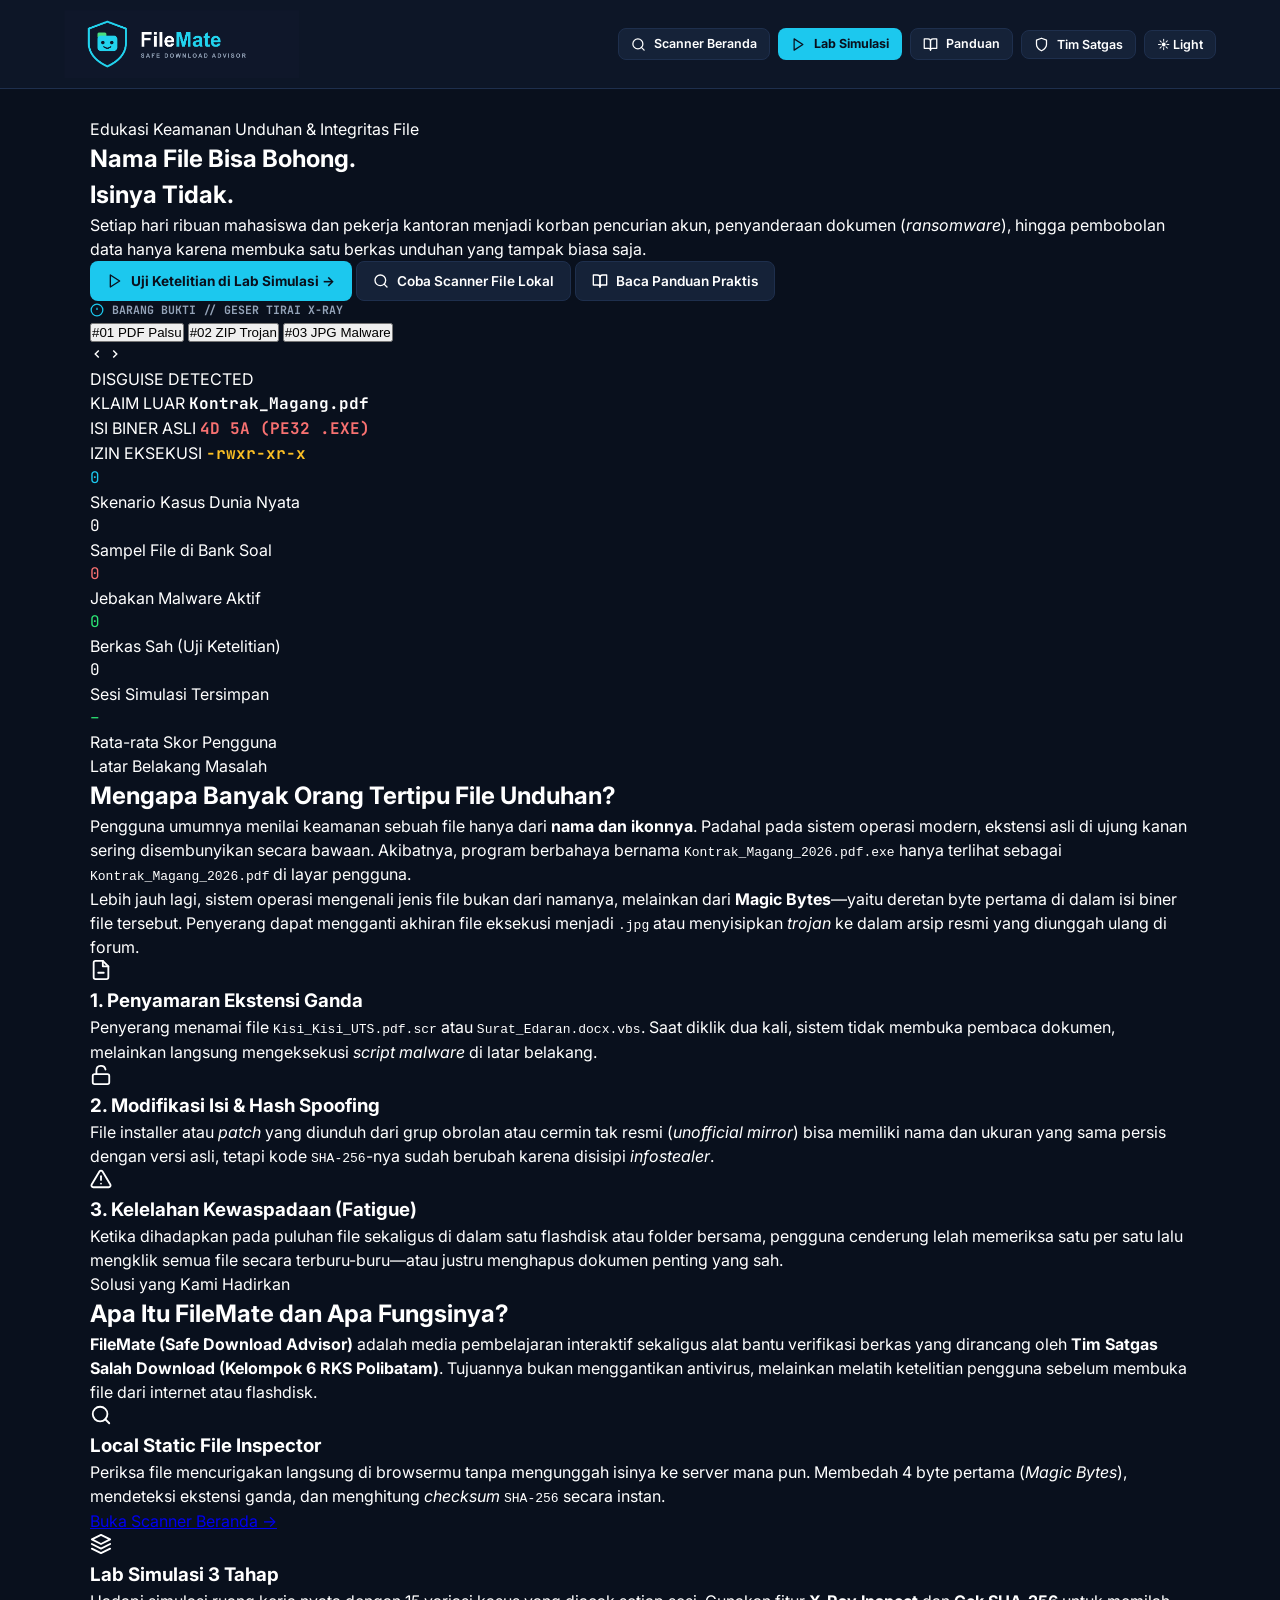
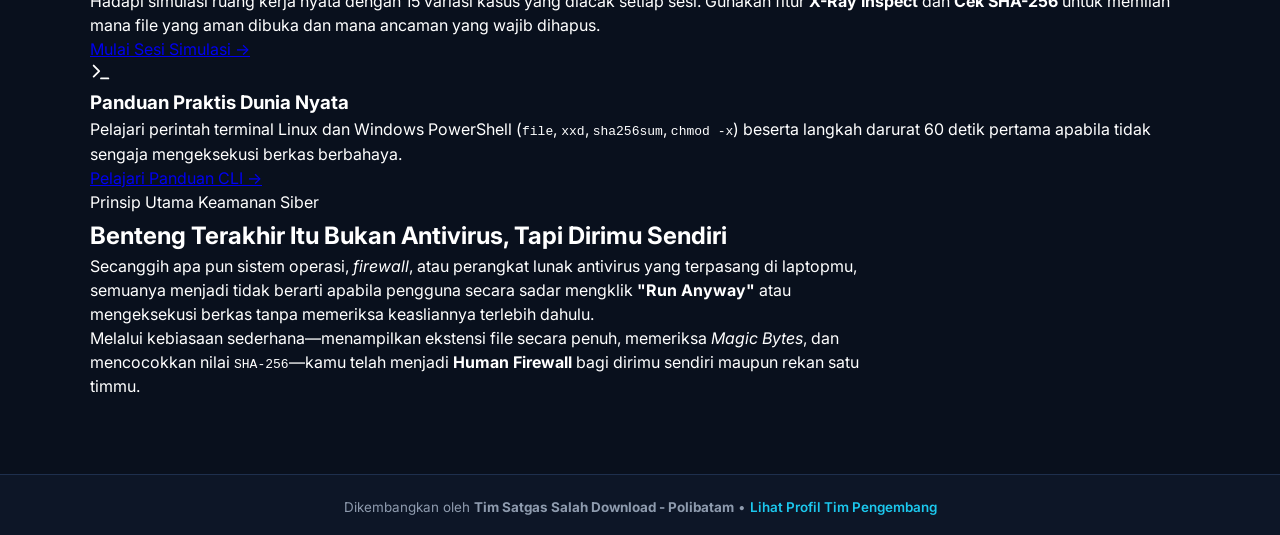
==== commit 7cde0d9a: "feat(simulasi): modularisasi frontend, registrasi agen awal, scanner 3-status awam, dan 3 variasi en" ====
--- a/page/dashboard.html
+++ b/page/dashboard.html
@@ -3,9 +3,10 @@
 <head>
     <meta charset="UTF-8">
     <meta name="viewport" content="width=device-width, initial-scale=1.0">
-    <title>FileMate — Ikhtisar Safe Download Advisor</title>
-    <link rel="stylesheet" href="../tampilan/css/style.css">
-    <link rel="stylesheet" href="../tampilan/css/dashboard.css">
+    <title>Ikhtisar Keamanan Unduhan — FileMate</title>
+    <link rel="stylesheet" href="../tampilan/css/base.css?v=5">
+    <link rel="stylesheet" href="../tampilan/css/components.css?v=5">
+    <link rel="stylesheet" href="../tampilan/css/pages.css?v=5">
 </head>
 <body>
 
@@ -15,126 +16,231 @@
             <img src="../image/filemate-light.png" alt="FileMate — Safe Download Advisor" class="logo-img logo-img-light">
         </a>
         <div class="nav-actions">
-            <a href="dashboard.html" class="btn btn-ghost btn-sm is-active" aria-current="page">🏠 Ikhtisar</a>
-            <a href="index.html" class="btn btn-ghost btn-sm">🔍 Pemeriksa File</a>
-            <a href="play.html" class="btn btn-ghost btn-sm">🎮 Lab Simulasi</a>
-            <a href="guide.html" class="btn btn-ghost btn-sm">📘 Panduan</a>
-            <button class="btn btn-ghost btn-sm" onclick="openTeamCredits()">🛡️ Tim Satgas</button>
-            <button class="btn btn-ghost btn-sm" id="themeToggle" onclick="toggleTheme()">☀️ Light</button>
+            <a href="index.html" class="btn btn-ghost btn-sm">
+                <svg width="15" height="15" viewBox="0 0 24 24" fill="none" stroke="currentColor" stroke-width="2" stroke-linecap="round" stroke-linejoin="round"><circle cx="11" cy="11" r="8"/><line x1="21" y1="21" x2="16.65" y2="16.65"/></svg>
+                Scanner Beranda
+            </a>
+            <a href="play.html" class="btn btn-primary btn-sm">
+                <svg width="15" height="15" viewBox="0 0 24 24" fill="none" stroke="currentColor" stroke-width="2" stroke-linecap="round" stroke-linejoin="round"><polygon points="5 3 19 12 5 21 5 3"/></svg>
+                Lab Simulasi
+            </a>
+            <a href="guide.html" class="btn btn-ghost btn-sm">
+                <svg width="15" height="15" viewBox="0 0 24 24" fill="none" stroke="currentColor" stroke-width="2" stroke-linecap="round" stroke-linejoin="round"><path d="M2 3h6a4 4 0 0 1 4 4v14a3 3 0 0 0-3-3H2z"/><path d="M22 3h-6a4 4 0 0 0-4 4v14a3 3 0 0 1 3-3h7z"/></svg>
+                Panduan
+            </a>
+            <button class="btn btn-ghost btn-sm" onclick="openTeamCredits()">
+                <svg width="15" height="15" viewBox="0 0 24 24" fill="none" stroke="currentColor" stroke-width="2" stroke-linecap="round" stroke-linejoin="round"><path d="M12 22s8-4 8-10V5l-8-3-8 3v7c0 6 8 10 8 10z"/></svg>
+                Tim Satgas
+            </button>
+            <button class="btn btn-ghost btn-sm" id="themeToggle" onclick="toggleTheme()">Light</button>
         </div>
     </nav>
 
     <main class="container">
 
-        <!-- 1. HERO -->
+        <!-- HERO UTAMA + INTERACTIVE SPLIT X-RAY CURTAIN -->
         <section class="dash-hero">
             <div>
-                <span class="dash-eyebrow">Safe Download Advisor · Edukasi Keamanan Siber</span>
-                <h1 class="dash-title">Nama File Bisa Menipu.<br><span class="accent">Isinya Tidak.</span></h1>
+                <span class="dash-eyebrow">Edukasi Keamanan Unduhan &amp; Integritas File</span>
+                <h1 class="dash-title">
+                    Nama File Bisa Bohong.<br>
+                    <span class="accent">Isinya Tidak.</span>
+                </h1>
                 <p class="dash-sub">
-                    FileMate membantumu mengenali file berbahaya sebelum terlanjur dibuka. Periksa ekstensi asli, segel biner (<em>Magic Bytes</em>), dan sidik jari SHA-256 sebuah file, lalu asah ketelitianmu lewat simulasi kasus nyata yang sering menjebak mahasiswa.
+                    Setiap hari ribuan mahasiswa dan pekerja kantoran menjadi korban pencurian akun, penyanderaan dokumen (<em>ransomware</em>), hingga pembobolan data hanya karena membuka satu berkas unduhan yang tampak biasa saja.
                 </p>
                 <div class="dash-cta">
-                    <a href="play.html" class="btn btn-primary">🎮 Mulai Simulasi</a>
-                    <a href="index.html" class="btn btn-ghost">🔍 Periksa File Saya</a>
-                    <a href="guide.html" class="btn btn-ghost">📘 Pelajari Panduan</a>
-                </div>
-            </div>
-
-            <div class="hero-demo" id="heroDemo" aria-live="polite">
-                <div style="display: flex; justify-content: space-between; align-items: center; margin-bottom: 10px;">
-                    <span class="mono" style="font-size: 0.74rem; color: var(--text-muted);">📁 ~/Downloads/Email_HRD/</span>
-                    <span style="font-size: 0.7rem; font-weight: 700; color: var(--accent);">X-RAY</span>
-                </div>
-                <div class="xray-box" style="margin: 0 0 10px;">
-                    <div class="xray-scanline"></div>
-                    <div id="heroDemoName" class="mono" style="font-size: 1rem; font-weight: 600;"></div>
-                </div>
-                <div class="hero-demo-row"><span>Magic Bytes</span><strong id="heroDemoMagic" class="mono"></strong></div>
-                <div class="hero-demo-row"><span>File Permission</span><strong id="heroDemoPerm" class="mono"></strong></div>
-                <div id="heroDemoVerdict" style="font-size: 0.84rem; padding-top: 10px; border-top: 1px solid var(--border-color);"></div>
-                <button type="button" id="heroDemoBtn" class="btn btn-ghost btn-sm" style="width: 100%; margin-top: 12px;">🔍 X-Ray File Ini</button>
-            </div>
-        </section>
-
-        <!-- Statistik singkat (diisi dashboard.js dari /api/dashboard-stats) -->
-        <div class="dash-stats" id="dashStats">
-            <div class="stat-tile"><div class="stat-value" id="statSkenario">–</div><div class="stat-label">Skenario ancaman</div></div>
-            <div class="stat-tile"><div class="stat-value" id="statFile">–</div><div class="stat-label">File latihan</div></div>
-            <div class="stat-tile"><div class="stat-value" id="statMalware" style="color: var(--danger);">–</div><div class="stat-label">Jebakan tersembunyi</div></div>
-            <div class="stat-tile"><div class="stat-value" id="statAman" style="color: var(--safe);">–</div><div class="stat-label">File aman</div></div>
-            <div class="stat-tile"><div class="stat-value" id="statSesi">–</div><div class="stat-label">Sesi dimainkan</div></div>
-            <div class="stat-tile"><div class="stat-value" id="statRataSkor">–</div><div class="stat-label">Rata-rata skor</div></div>
-        </div>
-
-        <!-- 2. MASALAH -->
+                    <a href="play.html" class="btn btn-primary">
+                        <svg width="16" height="16" viewBox="0 0 24 24" fill="none" stroke="currentColor" stroke-width="2" stroke-linecap="round" stroke-linejoin="round"><polygon points="5 3 19 12 5 21 5 3"/></svg>
+                        Uji Ketelitian di Lab Simulasi &rarr;
+                    </a>
+                    <a href="index.html" class="btn btn-ghost">
+                        <svg width="16" height="16" viewBox="0 0 24 24" fill="none" stroke="currentColor" stroke-width="2" stroke-linecap="round" stroke-linejoin="round"><circle cx="11" cy="11" r="8"/><line x1="21" y1="21" x2="16.65" y2="16.65"/></svg>
+                        Coba Scanner File Lokal
+                    </a>
+                    <a href="guide.html" class="btn btn-ghost">
+                        <svg width="16" height="16" viewBox="0 0 24 24" fill="none" stroke="currentColor" stroke-width="2" stroke-linecap="round" stroke-linejoin="round"><path d="M2 3h6a4 4 0 0 1 4 4v14a3 3 0 0 0-3-3H2z"/><path d="M22 3h-6a4 4 0 0 0-4 4v14a3 3 0 0 1 3-3h7z"/></svg>
+                        Baca Panduan Praktis
+                    </a>
+                </div>
+            </div>
+
+            <!-- PANEL KANAN: 2D INTERACTIVE EVIDENCE DOSSIER -->
+            <div class="hero-dossier-card">
+                <div class="hero-dossier-header">
+                    <div style="display:flex;align-items:center;gap:8px;">
+                        <svg width="14" height="14" viewBox="0 0 24 24" fill="none" stroke="var(--accent)" stroke-width="2.2"><circle cx="12" cy="12" r="10"/><line x1="12" y1="8" x2="12" y2="12"/><line x1="12" y1="16" x2="12.01" y2="16"/></svg>
+                        <span class="mono" style="font-size:0.72rem;font-weight:700;color:#94A3B8;">BARANG BUKTI // GESER TIRAI X-RAY</span>
+                    </div>
+                    <div class="hero-evidence-tabs">
+                        <button type="button" class="ev-tab active" onclick="switchHeroEvidence(0)">#01 PDF Palsu</button>
+                        <button type="button" class="ev-tab" onclick="switchHeroEvidence(1)">#02 ZIP Trojan</button>
+                        <button type="button" class="ev-tab" onclick="switchHeroEvidence(2)">#03 JPG Malware</button>
+                    </div>
+                </div>
+
+                <div class="hero-curtain-stage" id="heroCurtainStage" style="--split-pos: 75%;">
+                    <div class="curtain-layer-normal" id="heroLayerNormal"></div>
+                    <div class="curtain-layer-xray" id="heroLayerXray"></div>
+                    <div class="curtain-divider-line" id="heroCurtainLine">
+                        <div class="curtain-handle-grip">
+                            <svg width="14" height="14" viewBox="0 0 24 24" fill="none" stroke="currentColor" stroke-width="2.5"><polyline points="15 18 9 12 15 6"/></svg>
+                            <svg width="14" height="14" viewBox="0 0 24 24" fill="none" stroke="currentColor" stroke-width="2.5"><polyline points="9 18 15 12 9 6"/></svg>
+                        </div>
+                    </div>
+                    <div class="forensic-stamp-badge stamp-danger hero-stamp-fade" id="heroDossierStamp">DISGUISE DETECTED</div>
+                </div>
+
+                <div class="hero-dossier-footer">
+                    <div class="hero-telemetry-item">
+                        <span>KLAIM LUAR</span>
+                        <strong class="mono" id="heroMetaOuter">Kontrak_Magang.pdf</strong>
+                    </div>
+                    <div class="hero-telemetry-item">
+                        <span>ISI BINER ASLI</span>
+                        <strong class="mono" id="heroMetaInner" style="color:var(--danger);">4D 5A (PE32 .EXE)</strong>
+                    </div>
+                    <div class="hero-telemetry-item">
+                        <span>IZIN EKSEKUSI</span>
+                        <strong class="mono" id="heroMetaPerm" style="color:var(--warning);">-rwxr-xr-x</strong>
+                    </div>
+                </div>
+            </div>
+        </section>
+
+        <!-- BARIS STATISTIK RINGKAS -->
+        <section class="dash-stats" id="dashStats">
+            <div class="stat-tile">
+                <div class="stat-value mono" style="color: var(--accent);" id="statSkenario">0</div>
+                <div class="stat-label">Skenario Kasus Dunia Nyata</div>
+            </div>
+            <div class="stat-tile">
+                <div class="stat-value mono" id="statFile">0</div>
+                <div class="stat-label">Sampel File di Bank Soal</div>
+            </div>
+            <div class="stat-tile">
+                <div class="stat-value mono" style="color: var(--danger);" id="statMalware">0</div>
+                <div class="stat-label">Jebakan Malware Aktif</div>
+            </div>
+            <div class="stat-tile">
+                <div class="stat-value mono" style="color: var(--safe);" id="statAman">0</div>
+                <div class="stat-label">Berkas Sah (Uji Ketelitian)</div>
+            </div>
+            <div class="stat-tile">
+                <div class="stat-value mono" id="statSesi">0</div>
+                <div class="stat-label">Sesi Simulasi Tersimpan</div>
+            </div>
+            <div class="stat-tile">
+                <div class="stat-value mono" style="color: var(--safe);" id="statRataSkor">–</div>
+                <div class="stat-label">Rata-rata Skor Pengguna</div>
+            </div>
+        </section>
+
+        <!-- BAGIAN 1: MENGAPA FILE UNDUHAN BISA SANGAT BERBAHAYA? -->
         <section class="dash-section">
-            <div class="dash-section-label">Masalahnya</div>
-            <h2 class="dash-section-title">Satu Klik yang Salah Bisa Mahal Harganya</h2>
+            <span class="dash-section-label">Latar Belakang Masalah</span>
+            <h2 class="dash-section-title">Mengapa Banyak Orang Tertipu File Unduhan?</h2>
             <p class="dash-prose">
-                Lampiran dari grup kelas, template tugas instan, installer dari forum, atau file dari flashdisk teman. Semuanya terlihat biasa saja. Masalahnya, kita sering langsung membukanya hanya karena <strong>namanya terlihat aman</strong>.
+                Pengguna umumnya menilai keamanan sebuah file hanya dari <strong>nama dan ikonnya</strong>. Padahal pada sistem operasi modern, ekstensi asli di ujung kanan sering disembunyikan secara bawaan. Akibatnya, program berbahaya bernama <code>Kontrak_Magang_2026.pdf.exe</code> hanya terlihat sebagai <code>Kontrak_Magang_2026.pdf</code> di layar pengguna.
             </p>
             <p class="dash-prose">
-                Padahal <code>Kontrak_Magang.pdf</code> bisa saja sebenarnya <code>Kontrak_Magang.pdf.exe</code>. Foto <code>.jpg</code> bisa berisi program tersembunyi. Installer yang namanya sama persis bisa sudah disisipi trojan. Sekali dibuka, <em>infostealer</em> bisa mencuri password dan sesi akunmu, atau <em>ransomware</em> bisa mengunci semua tugas kuliahmu.
+                Lebih jauh lagi, sistem operasi mengenali jenis file bukan dari namanya, melainkan dari <strong>Magic Bytes</strong>—yaitu deretan byte pertama di dalam isi biner file tersebut. Penyerang dapat mengganti akhiran file eksekusi menjadi <code>.jpg</code> atau menyisipkan <em>trojan</em> ke dalam arsip resmi yang diunggah ulang di forum.
             </p>
+
             <div class="dash-cards">
                 <div class="dash-card danger-tone">
-                    <div class="dash-card-icon">🎭</div>
-                    <h3>Ekstensi Ganda</h3>
-                    <p><code>.pdf.exe</code> dan <code>.docx.vbs</code> menyamar sebagai dokumen biasa.</p>
-                </div>
+                    <div class="dash-card-icon danger-icon-box">
+                        <svg width="22" height="22" viewBox="0 0 24 24" fill="none" stroke="currentColor" stroke-width="2" stroke-linecap="round" stroke-linejoin="round"><path d="M14 2H6a2 2 0 0 0-2 2v16a2 2 0 0 0 2 2h12a2 2 0 0 0 2-2V8z"/><polyline points="14 2 14 8 20 8"/><line x1="9" y1="15" x2="15" y2="15"/></svg>
+                    </div>
+                    <h3>1. Penyamaran Ekstensi Ganda</h3>
+                    <p>
+                        Penyerang menamai file <code>Kisi_Kisi_UTS.pdf.scr</code> atau <code>Surat_Edaran.docx.vbs</code>. Saat diklik dua kali, sistem tidak membuka pembaca dokumen, melainkan langsung mengeksekusi <em>script malware</em> di latar belakang.
+                    </p>
+                </div>
+
                 <div class="dash-card danger-tone">
-                    <div class="dash-card-icon">🧬</div>
-                    <h3>File Dimodifikasi</h3>
-                    <p>Nama dan ukurannya sama, tapi isinya sudah diubah pihak ketiga.</p>
-                </div>
+                    <div class="dash-card-icon danger-icon-box">
+                        <svg width="22" height="22" viewBox="0 0 24 24" fill="none" stroke="currentColor" stroke-width="2" stroke-linecap="round" stroke-linejoin="round"><rect x="3" y="11" width="18" height="11" rx="2" ry="2"/><path d="M7 11V7a5 5 0 0 1 9.9-1"/></svg>
+                    </div>
+                    <h3>2. Modifikasi Isi &amp; Hash Spoofing</h3>
+                    <p>
+                        File installer atau <em>patch</em> yang diunduh dari grup obrolan atau cermin tak resmi (<em>unofficial mirror</em>) bisa memiliki nama dan ukuran yang sama persis dengan versi asli, tetapi kode <code>SHA-256</code>-nya sudah berubah karena disisipi <em>infostealer</em>.
+                    </p>
+                </div>
+
                 <div class="dash-card danger-tone">
-                    <div class="dash-card-icon">😮‍💨</div>
-                    <h3>Lelah Memeriksa</h3>
-                    <p>Di tengah puluhan file, satu jebakan mudah lolos.</p>
-                </div>
-            </div>
-        </section>
-
-        <!-- 3. APA ITU FILEMATE -->
+                    <div class="dash-card-icon danger-icon-box">
+                        <svg width="22" height="22" viewBox="0 0 24 24" fill="none" stroke="currentColor" stroke-width="2" stroke-linecap="round" stroke-linejoin="round"><path d="M10.29 3.86L1.82 18a2 2 0 0 0 1.71 3h16.94a2 2 0 0 0 1.71-3L13.71 3.86a2 2 0 0 0-3.42 0z"/><line x1="12" y1="9" x2="12" y2="13"/><line x1="12" y1="17" x2="12.01" y2="17"/></svg>
+                    </div>
+                    <h3>3. Kelelahan Kewaspadaan (Fatigue)</h3>
+                    <p>
+                        Ketika dihadapkan pada puluhan file sekaligus di dalam satu flashdisk atau folder bersama, pengguna cenderung lelah memeriksa satu per satu lalu mengklik semua file secara terburu-buru—atau justru menghapus dokumen penting yang sah.
+                    </p>
+                </div>
+            </div>
+        </section>
+
+        <!-- BAGIAN 2: BAGAIMANA FILEMATE MEMBANTU? -->
+        <section class="dash-section">
+            <span class="dash-section-label">Solusi yang Kami Hadirkan</span>
+            <h2 class="dash-section-title">Apa Itu FileMate dan Apa Fungsinya?</h2>
+            <p class="dash-prose">
+                <strong>FileMate (Safe Download Advisor)</strong> adalah media pembelajaran interaktif sekaligus alat bantu verifikasi berkas yang dirancang oleh <strong>Tim Satgas Salah Download (Kelompok 6 RKS Polibatam)</strong>. Tujuannya bukan menggantikan antivirus, melainkan melatih ketelitian pengguna sebelum membuka file dari internet atau flashdisk.
+            </p>
+
+            <div class="dash-cards">
+                <div class="dash-card">
+                    <div class="dash-card-icon accent-icon-box">
+                        <svg width="22" height="22" viewBox="0 0 24 24" fill="none" stroke="currentColor" stroke-width="2" stroke-linecap="round" stroke-linejoin="round"><circle cx="11" cy="11" r="8"/><line x1="21" y1="21" x2="16.65" y2="16.65"/></svg>
+                    </div>
+                    <h3>Local Static File Inspector</h3>
+                    <p>
+                        Periksa file mencurigakan langsung di browsermu tanpa mengunggah isinya ke server mana pun. Membedah 4 byte pertama (<em>Magic Bytes</em>), mendeteksi ekstensi ganda, dan menghitung <em>checksum</em> <code>SHA-256</code> secara instan.
+                    </p>
+                    <a href="index.html" class="dash-card-link">Buka Scanner Beranda &rarr;</a>
+                </div>
+
+                <div class="dash-card">
+                    <div class="dash-card-icon accent-icon-box">
+                        <svg width="22" height="22" viewBox="0 0 24 24" fill="none" stroke="currentColor" stroke-width="2" stroke-linecap="round" stroke-linejoin="round"><polygon points="12 2 2 7 12 12 22 7 12 2"/><polyline points="2 17 12 22 22 17"/><polyline points="2 12 12 17 22 12"/></svg>
+                    </div>
+                    <h3>Lab Simulasi 3 Tahap</h3>
+                    <p>
+                        Hadapi simulasi ruang kerja nyata dengan 15 variasi kasus yang diacak setiap sesi. Gunakan fitur <strong>X-Ray Inspect</strong> dan <strong>Cek SHA-256</strong> untuk memilah mana file yang aman dibuka dan mana ancaman yang wajib dihapus.
+                    </p>
+                    <a href="play.html" class="dash-card-link">Mulai Sesi Simulasi &rarr;</a>
+                </div>
+
+                <div class="dash-card">
+                    <div class="dash-card-icon accent-icon-box">
+                        <svg width="22" height="22" viewBox="0 0 24 24" fill="none" stroke="currentColor" stroke-width="2" stroke-linecap="round" stroke-linejoin="round"><polyline points="4 17 10 11 4 5"/><line x1="12" y1="19" x2="20" y2="19"/></svg>
+                    </div>
+                    <h3>Panduan Praktis Dunia Nyata</h3>
+                    <p>
+                        Pelajari perintah terminal Linux dan Windows PowerShell (<code>file</code>, <code>xxd</code>, <code>sha256sum</code>, <code>chmod -x</code>) beserta langkah darurat 60 detik pertama apabila tidak sengaja mengeksekusi berkas berbahaya.
+                    </p>
+                    <a href="guide.html" class="dash-card-link">Pelajari Panduan CLI &rarr;</a>
+                </div>
+            </div>
+        </section>
+
+        <!-- BAGIAN 3: PESAN UTAMA HUMAN FIREWALL -->
         <section class="dash-section">
             <div class="dash-firewall">
-                <div class="dash-section-label">Apa itu FileMate</div>
-                <h2 class="dash-section-title">Latih Dirimu Menjadi <em>Human Firewall</em></h2>
-                <p class="dash-prose">
-                    FileMate adalah aplikasi web edukasi interaktif yang mengajarkan cara memverifikasi keaslian file secara mandiri, dengan cara yang sama seperti analis keamanan memeriksanya. Tujuannya sederhana: membangun kebiasaan <strong>teliti dan skeptis</strong> sebelum membuka file apa pun, karena pertahanan pertama ada di tangan penggunanya sendiri.
+                <span class="dash-section-label">Prinsip Utama Keamanan Siber</span>
+                <h2 class="dash-section-title" style="margin-top: 4px;">Benteng Terakhir Itu Bukan Antivirus, Tapi Dirimu Sendiri</h2>
+                <p class="dash-prose" style="max-width: 80ch;">
+                    Secanggih apa pun sistem operasi, <em>firewall</em>, atau perangkat lunak antivirus yang terpasang di laptopmu, semuanya menjadi tidak berarti apabila pengguna secara sadar mengklik <strong>"Run Anyway"</strong> atau mengeksekusi berkas tanpa memeriksa keasliannya terlebih dahulu.
                 </p>
-            </div>
-        </section>
-
-        <!-- 4. FITUR -->
-        <section class="dash-section">
-            <div class="dash-section-label">Fitur</div>
-            <h2 class="dash-section-title">Tiga Cara FileMate Membantumu</h2>
-            <div class="dash-cards">
-                <div class="dash-card">
-                    <div class="dash-card-icon">🔍</div>
-                    <h3>Pemeriksa File Lokal</h3>
-                    <p>Seret file milikmu untuk melihat ekstensi aslinya, membaca <em>Magic Bytes Header</em>, dan menghitung kode SHA-256. Cocokkan dengan checksum resmi dari developer, atau cek reputasinya di VirusTotal hanya lewat hash-nya. <strong>File-mu tidak pernah diunggah ke mana pun.</strong></p>
-                    <a href="index.html" class="dash-card-link">Periksa file &rarr;</a>
-                </div>
-                <div class="dash-card">
-                    <div class="dash-card-icon">🎮</div>
-                    <h3>Lab Simulasi Ancaman</h3>
-                    <p>Hadapi 3 kasus acak yang diangkat dari kejadian sehari-hari: email palsu dari HRD magang, installer dari forum, sampai flashdisk teman yang terinfeksi. Periksa setiap file dengan X-Ray Inspect dan Cek SHA-256, lalu putuskan: <strong>buka atau hapus?</strong> Setiap keputusan punya akhir cerita.</p>
-                    <a href="play.html" class="dash-card-link">Mulai simulasi &rarr;</a>
-                </div>
-                <div class="dash-card">
-                    <div class="dash-card-icon">📊</div>
-                    <h3>Skor Risiko &amp; Panduan</h3>
-                    <p>Dapatkan skor ketelitian 0–100, kategori risiko perilaku (Rendah, Sedang, atau Tinggi), dan diagnosis kelemahanmu. Lanjutkan dengan panduan perintah Linux dan Windows yang bisa langsung kamu praktikkan di perangkatmu sendiri.</p>
-                    <a href="guide.html" class="dash-card-link">Buka panduan &rarr;</a>
-                </div>
+                <p class="dash-prose" style="max-width: 80ch;">
+                    Melalui kebiasaan sederhana—menampilkan ekstensi file secara penuh, memeriksa <em>Magic Bytes</em>, dan mencocokkan nilai <code>SHA-256</code>—kamu telah menjadi <strong>Human Firewall</strong> bagi dirimu sendiri maupun rekan satu timmu.
+                </p>
             </div>
         </section>
 
     </main>
 
+    <!-- MODAL CREDITS & MAINTAINER -->
     <div class="modal-backdrop" id="modalBackdrop">
         <div class="modal-card" id="modalCard">
             <div style="display: flex; justify-content: space-between; align-items: center; border-bottom: 1px solid var(--border-color); padding-bottom: 12px; margin-bottom: 16px;">
@@ -150,10 +256,9 @@
         <a href="javascript:void(0)" onclick="openTeamCredits()" style="color: var(--accent); text-decoration: none; font-weight: 600;">Lihat Profil Tim Pengembang</a>
     </footer>
 
-    <script src="../tampilan/js/scenario_data.js"></script>
-    <script src="../tampilan/js/common.js"></script>
-    <script src="../tampilan/js/api.js"></script>
-    <script src="../tampilan/js/dashboard.js"></script>
-    <script src="../tampilan/js/admin.js"></script>
+    <script src="../tampilan/js/scenario_data.js?v=5"></script>
+    <script src="../tampilan/js/api.js?v=5"></script>
+    <script src="../tampilan/js/common.js?v=5"></script>
+    <script src="../tampilan/js/admin.js?v=5"></script>
 </body>
-</html>
+</html>
--- a/tampilan/css/base.css
+++ b/tampilan/css/base.css
@@ -0,0 +1,197 @@
+@import url('https://fonts.googleapis.com/css2?family=Inter:wght@400;500;600;700;800&family=JetBrains+Mono:wght@400;500;600&display=swap');
+
+:root[data-theme="light"] {
+    --bg-main: #F4F7FA;
+    --bg-surface: #FFFFFF;
+    --bg-subtle: #EDF2F7;
+    --bg-hover: #E2E8F0;
+    --text-primary: #0D1627;
+    --text-secondary: #334155;
+    --text-muted: #64748B;
+    --border-color: #CBD5E1;
+
+    --logo-shield-stroke: #0D1627;
+    --logo-folder-body: #0E86A8;
+    --logo-folder-tab: #18B259;
+    --logo-text-file: #0D1627;
+    --logo-text-mate: #0E86A8;
+    --logo-subtext: #5A6B82;
+
+    --accent: #0E86A8;
+    --accent-hover: #0A6985;
+    --accent-soft: rgba(14, 134, 168, 0.1);
+    --safe: #16A34A;
+    --safe-soft: rgba(22, 163, 74, 0.12);
+    --danger: #DC2626;
+    --danger-soft: rgba(220, 38, 38, 0.12);
+    --warning: #D97706;
+    --warning-soft: rgba(217, 119, 6, 0.12);
+    --shadow-sm: 0 2px 6px rgba(13, 22, 39, 0.06);
+    --shadow-md: 0 12px 32px rgba(13, 22, 39, 0.14);
+}
+
+:root[data-theme="dark"] {
+    --bg-main: #09101D;
+    --bg-surface: #0D1627;
+    --bg-subtle: #152238;
+    --bg-hover: #1E2F4D;
+    --text-primary: #FFFFFF;
+    --text-secondary: #CBD5E1;
+    --text-muted: #8E9BAE;
+    --border-color: #1E2F4D;
+
+    --logo-shield-stroke: #1CC8EE;
+    --logo-folder-body: #1CC8EE;
+    --logo-folder-tab: #2CE574;
+    --logo-text-file: #FFFFFF;
+    --logo-text-mate: #1CC8EE;
+    --logo-subtext: #8E9BAE;
+
+    --accent: #1CC8EE;
+    --accent-hover: #0FA6C8;
+    --accent-soft: rgba(28, 200, 238, 0.12);
+    --safe: #2CE574;
+    --safe-soft: rgba(44, 229, 116, 0.14);
+    --danger: #F87171;
+    --danger-soft: rgba(248, 113, 113, 0.15);
+    --warning: #FBBF24;
+    --warning-soft: rgba(251, 191, 36, 0.15);
+    --shadow-sm: 0 2px 8px rgba(0, 0, 0, 0.35);
+    --shadow-md: 0 14px 38px rgba(0, 0, 0, 0.6);
+}
+
+* {
+    margin: 0;
+    padding: 0;
+    box-sizing: border-box;
+}
+
+html, body {
+    overflow-x: hidden;
+    width: 100%;
+}
+
+body {
+    background-color: var(--bg-main);
+    color: var(--text-primary);
+    font-family: 'Inter', -apple-system, BlinkMacSystemFont, sans-serif;
+    line-height: 1.5;
+    min-height: 100vh;
+    display: flex;
+    flex-direction: column;
+    transition: background-color 0.2s ease, color 0.2s ease;
+}
+
+.mono {
+    font-family: 'JetBrains Mono', monospace;
+}
+
+.navbar {
+    background: var(--bg-surface);
+    border-bottom: 1px solid var(--border-color);
+    padding: 10px 5%;
+    display: flex;
+    justify-content: space-between;
+    align-items: center;
+    gap: 14px;
+    position: sticky;
+    top: 0;
+    z-index: 100;
+}
+
+.filemate-logo, .brand {
+    display: inline-flex;
+    align-items: center;
+    gap: 12px;
+    text-decoration: none;
+    flex-shrink: 0;
+    transition: transform 0.2s ease;
+}
+
+.filemate-logo:hover {
+    transform: scale(1.03);
+}
+
+.logo-img {
+    height: 68px;
+    width: auto;
+    display: block;
+    object-fit: contain;
+}
+
+:root[data-theme="dark"] .logo-img-light,
+:root[data-theme="light"] .logo-img-dark {
+    display: none;
+}
+
+.nav-actions {
+    display: flex;
+    align-items: center;
+    justify-content: flex-end;
+    gap: 8px;
+    flex-wrap: wrap;
+}
+
+.container {
+    width: 92%;
+    max-width: 1100px;
+    margin: 28px auto;
+    flex: 1;
+}
+
+.grid-2 {
+    display: grid;
+    grid-template-columns: minmax(0, 1.35fr) minmax(0, 0.65fr);
+    gap: 24px;
+}
+
+.site-footer {
+    text-align: center;
+    padding: 22px 5%;
+    margin-top: 48px;
+    background: var(--bg-surface);
+    border-top: 1px solid var(--border-color);
+    font-size: 0.84rem;
+    color: var(--text-muted);
+}
+
+@media (max-width: 900px) {
+    .grid-2 {
+        grid-template-columns: 1fr;
+    }
+}
+
+@media (max-width: 640px) {
+    .navbar {
+        flex-direction: column;
+        align-items: stretch;
+        padding: 10px 4%;
+        gap: 10px;
+    }
+    .filemate-logo {
+        justify-content: center;
+    }
+    .logo-img {
+        height: 56px;
+    }
+    .nav-actions {
+        justify-content: center;
+        width: 100%;
+        gap: 6px;
+    }
+    .nav-actions .btn-sm {
+        flex: 1 1 auto;
+        padding: 7px 10px;
+        font-size: 0.75rem;
+    }
+    .container {
+        width: 94%;
+        margin: 18px auto;
+    }
+    h1 {
+        font-size: 1.35rem !important;
+    }
+    h2 {
+        font-size: 1.15rem !important;
+    }
+}
--- a/tampilan/css/components.css
+++ b/tampilan/css/components.css
@@ -0,0 +1,310 @@
+.panel {
+    background: var(--bg-surface);
+    border: 1px solid var(--border-color);
+    border-radius: 12px;
+    padding: 24px;
+    box-shadow: var(--shadow-sm);
+    max-width: 100%;
+}
+
+.btn {
+    font-family: 'Inter', sans-serif;
+    font-size: 0.85rem;
+    font-weight: 600;
+    padding: 9px 16px;
+    border-radius: 8px;
+    border: 1px solid transparent;
+    cursor: pointer;
+    display: inline-flex;
+    align-items: center;
+    justify-content: center;
+    gap: 8px;
+    text-decoration: none;
+    white-space: nowrap;
+    transition: all 0.16s ease;
+}
+
+.btn-primary {
+    background: var(--accent);
+    color: #fff;
+}
+
+:root[data-theme="dark"] .btn-primary {
+    color: #09101D;
+    font-weight: 700;
+}
+
+.btn-primary:hover {
+    background: var(--accent-hover);
+    color: #fff;
+}
+
+.btn-ghost {
+    background: var(--bg-subtle);
+    color: var(--text-primary);
+    border-color: var(--border-color);
+}
+
+.btn-ghost:hover {
+    background: var(--bg-hover);
+}
+
+.btn-safe {
+    background: var(--safe-soft);
+    color: var(--safe);
+    border-color: rgba(44, 229, 116, 0.3);
+}
+
+.btn-safe:hover {
+    background: var(--safe);
+    color: #09101D;
+}
+
+.btn-danger {
+    background: var(--danger-soft);
+    color: var(--danger);
+    border-color: rgba(248, 113, 113, 0.3);
+}
+
+.btn-danger:hover {
+    background: var(--danger);
+    color: #fff;
+}
+
+.btn-sm {
+    padding: 6px 12px;
+    font-size: 0.78rem;
+}
+
+.ext-badge {
+    display: inline-block;
+    padding: 2px 8px;
+    border-radius: 5px;
+    font-weight: 600;
+    margin-left: 2px;
+}
+
+.ext-fake {
+    background: var(--warning-soft);
+    color: var(--warning);
+    text-decoration: line-through;
+}
+
+.ext-danger {
+    background: var(--danger-soft);
+    color: var(--danger);
+    border: 1px solid var(--danger);
+}
+
+.ext-safe {
+    background: var(--safe-soft);
+    color: var(--safe);
+    border: 1px solid var(--safe);
+}
+
+.explain-pill {
+    display: block;
+    font-size: 0.76rem;
+    color: var(--text-muted);
+    margin-top: 2px;
+}
+
+.modal-backdrop {
+    position: fixed;
+    inset: 0;
+    background: rgba(6, 11, 20, 0.72);
+    backdrop-filter: blur(4px);
+    display: none;
+    align-items: center;
+    justify-content: center;
+    z-index: 999;
+    padding: 16px;
+}
+
+.modal-backdrop.open {
+    display: flex;
+    animation: fadeBackdrop 0.18s ease forwards;
+}
+
+@keyframes fadeBackdrop {
+    from { opacity: 0; }
+    to { opacity: 1; }
+}
+
+.modal-card {
+    background: var(--bg-surface);
+    border: 1px solid var(--border-color);
+    border-radius: 12px;
+    width: 100%;
+    max-width: 560px;
+    padding: 24px;
+    box-shadow: var(--shadow-md);
+    max-height: 88vh;
+    overflow-y: auto;
+    animation: modalSpring 0.22s cubic-bezier(0.16, 1, 0.3, 1) forwards;
+}
+
+@keyframes modalSpring {
+    0% { opacity: 0; transform: translateY(10px) scale(0.98); }
+    100% { opacity: 1; transform: translateY(0) scale(1); }
+}
+
+.maintainer-footer-actions {
+    display: flex;
+    justify-content: space-between;
+    align-items: center;
+    flex-wrap: wrap;
+    gap: 10px;
+    padding-top: 14px;
+    border-top: 1px solid var(--border-color);
+}
+
+.maintainer-reset-group {
+    display: flex;
+    align-items: center;
+    flex-wrap: wrap;
+    gap: 8px;
+}
+
+.pin-input-clean {
+    width: 100%;
+    padding: 10px 14px;
+    border-radius: 8px;
+    border: 1px solid var(--border-color);
+    background: var(--bg-subtle);
+    color: var(--text-primary);
+    font-family: 'JetBrains Mono', monospace;
+    font-size: 0.9rem;
+    outline: none;
+    transition: border-color 0.15s ease;
+}
+
+.pin-input-clean:focus {
+    border-color: var(--accent);
+}
+
+.team-grid {
+    display: grid;
+    grid-template-columns: 1fr 1fr;
+    gap: 12px;
+    margin-top: 12px;
+}
+
+.member-card {
+    background: var(--bg-subtle);
+    border: 1px solid var(--border-color);
+    border-radius: 10px;
+    padding: 14px;
+    transition: border-color 0.2s ease, transform 0.2s ease;
+}
+
+.member-card:hover {
+    border-color: var(--accent);
+    transform: translateY(-2px);
+}
+
+.role-badge {
+    display: inline-block;
+    font-size: 0.68rem;
+    font-weight: 700;
+    padding: 2px 8px;
+    border-radius: 4px;
+    background: var(--accent-soft);
+    color: var(--accent);
+    margin-bottom: 6px;
+    text-transform: uppercase;
+}
+
+.toast-notify {
+    position: fixed;
+    bottom: 20px;
+    right: 20px;
+    left: auto;
+    max-width: 380px;
+    background: var(--bg-surface);
+    color: var(--text-primary);
+    border: 1px solid var(--border-color);
+    border-left: 3px solid var(--accent);
+    border-radius: 10px;
+    padding: 12px 16px;
+    box-shadow: var(--shadow-md);
+    z-index: 1200;
+    font-size: 0.83rem;
+    line-height: 1.45;
+    opacity: 0;
+    transform: translateY(12px);
+    transition: opacity 0.2s ease, transform 0.2s ease;
+    pointer-events: none;
+}
+
+.toast-notify.show {
+    opacity: 1;
+    transform: translateY(0);
+}
+
+.scan-progress-wrap {
+    background: var(--bg-subtle);
+    border: 1px solid var(--border-color);
+    border-radius: 8px;
+    height: 10px;
+    overflow: hidden;
+    margin: 12px 0;
+}
+
+.scan-progress-bar {
+    height: 100%;
+    width: 0%;
+    background: var(--accent);
+    transition: width 0.25s ease;
+}
+
+@keyframes popReveal {
+    0% { opacity: 0; transform: translateY(6px) scale(0.97); }
+    100% { opacity: 1; transform: translateY(0) scale(1); }
+}
+
+.reveal-anim {
+    animation: popReveal 0.25s cubic-bezier(0.16, 1, 0.3, 1) forwards;
+}
+
+@keyframes shakeScreen {
+    0%, 100% { transform: translateX(0); }
+    20%, 60% { transform: translateX(-6px); }
+    40%, 80% { transform: translateX(6px); }
+}
+
+.malware-triggered, .shake-error {
+    animation: shakeScreen 0.35s ease;
+    border-color: var(--danger) !important;
+}
+
+@media (max-width: 640px) {
+    .panel {
+        padding: 16px;
+    }
+    .team-grid {
+        grid-template-columns: 1fr;
+    }
+    .modal-card {
+        padding: 18px;
+        max-height: 92vh;
+    }
+    .maintainer-footer-actions {
+        flex-direction: column;
+        align-items: stretch;
+    }
+    .maintainer-reset-group {
+        width: 100%;
+        display: grid;
+        grid-template-columns: 1fr 1fr;
+    }
+    .maintainer-footer-actions > .btn {
+        width: 100%;
+    }
+    .toast-notify {
+        left: 16px;
+        right: 16px;
+        bottom: 16px;
+        max-width: none;
+    }
+}
